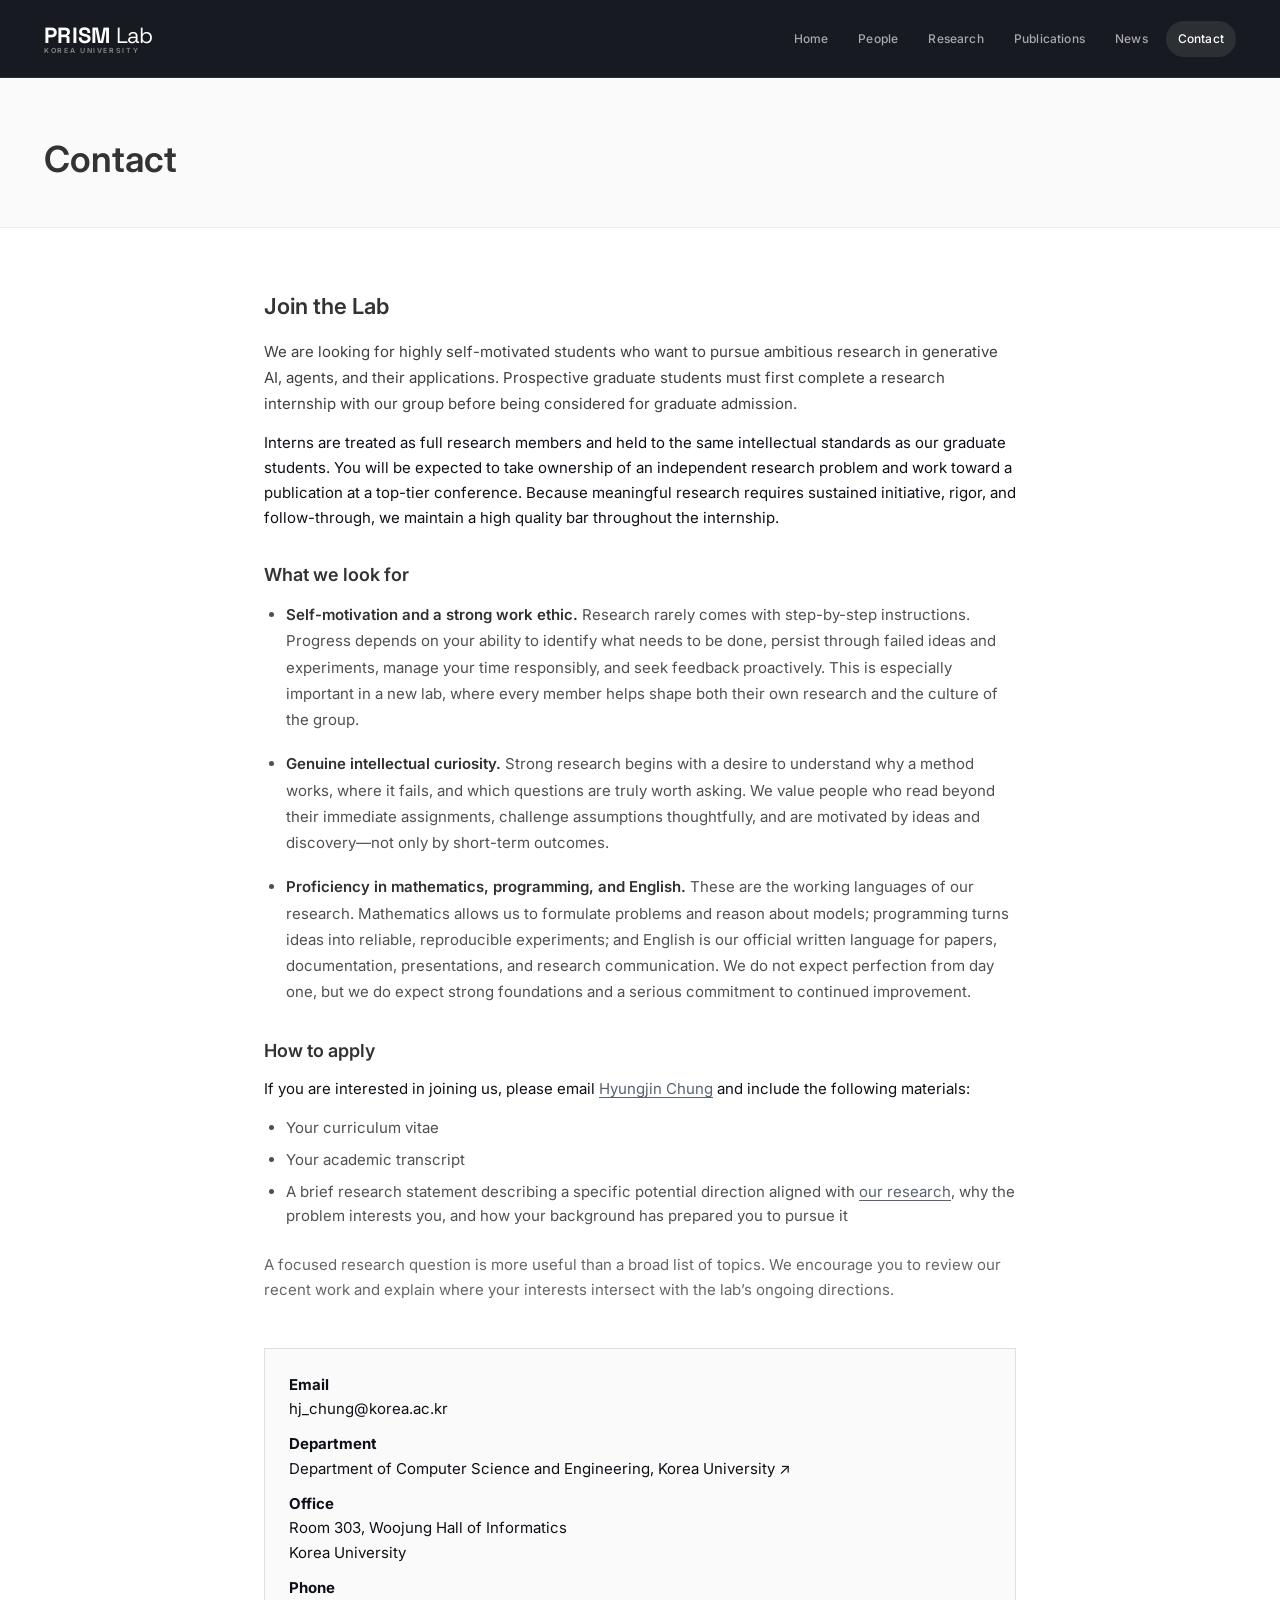
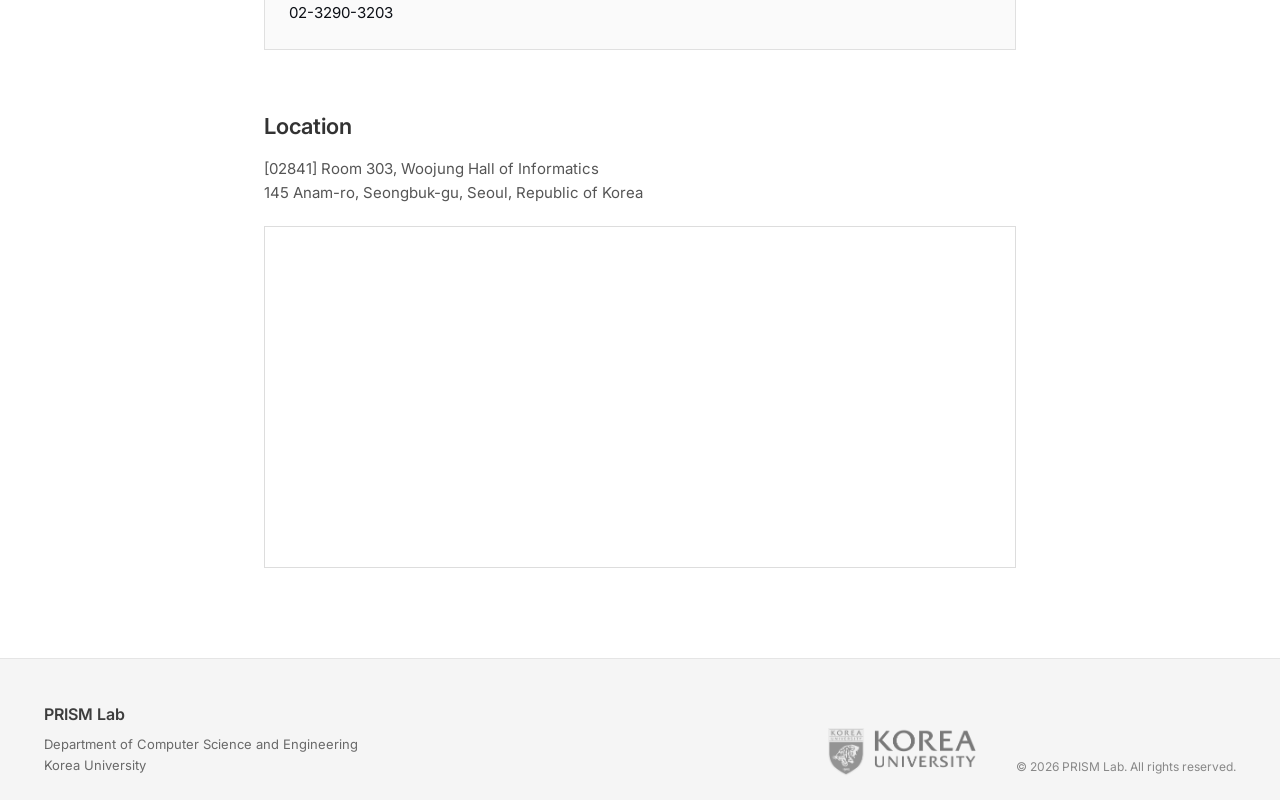
==== contact.html @ cf38254d "Launch PRISM Lab website" ====
<!DOCTYPE html>
<html lang="en">
  <head>
    <meta charset="UTF-8">
    <meta name="viewport" content="width=device-width, initial-scale=1.0">
    <meta name="description" content="Contact the PRISM Lab at Korea University.">
    <title>Contact · PRISM Lab</title>
    <link rel="preconnect" href="https://fonts.googleapis.com">
    <link rel="preconnect" href="https://fonts.gstatic.com" crossorigin>
    <link href="https://fonts.googleapis.com/css2?family=Inter:wght@400;500;600;700&amp;family=Space+Grotesk:wght@400;500;600;700&amp;display=swap" rel="stylesheet">
    <link rel="stylesheet" href="styles.css?v=20260831-prism-8">
    <script src="script.js?v=20260831-prism-5" defer></script>
  </head>
  <body>
    <a class="skip-link" href="#main-content">Skip to content</a>
    <header class="site-header">
      <nav class="nav-container" aria-label="Primary navigation">
        <a class="brand brand-placeholder" href="index.html" aria-label="PRISM Lab home">
          <span class="brand-wordmark"><b>PRISM</b><span>Lab</span></span>
          <small>Korea University</small>
        </a>
        <button class="nav-toggle" type="button" aria-expanded="false" aria-controls="nav-menu" aria-label="Open navigation"><span></span><span></span><span></span></button>
        <div class="nav-menu" id="nav-menu">
          <a class="nav-link" href="index.html">Home</a>
          <a class="nav-link" href="people.html">People</a>
          <a class="nav-link" href="research.html">Research</a>
          <a class="nav-link" href="publications.html">Publications</a>
          <a class="nav-link" href="news.html">News</a>
          <a class="nav-link active" href="contact.html">Contact</a>
        </div>
      </nav>
    </header>
    <main id="main-content">
      <header class="page-header"><div class="container"><h1>Contact</h1></div></header>
      <section class="page-content container contact-layout">
        <div class="contact-copy">
          <h2>Join the Lab</h2>
          <p class="join-introduction">
            We are looking for highly self-motivated students who want to pursue ambitious research in generative AI, agents, and their applications. Prospective graduate students must first complete a research internship with our group before being considered for graduate admission.
          </p>
          <p>
            Interns are treated as full research members and held to the same intellectual standards as our graduate students. You will be expected to take ownership of an independent research problem and work toward a publication at a top-tier conference. Because meaningful research requires sustained initiative, rigor, and follow-through, we maintain a high quality bar throughout the internship.
          </p>

          <h3>What we look for</h3>
          <ul class="recruitment-qualities">
            <li>
              <strong>Self-motivation and a strong work ethic.</strong>
              Research rarely comes with step-by-step instructions. Progress depends on your ability to identify what needs to be done, persist through failed ideas and experiments, manage your time responsibly, and seek feedback proactively. This is especially important in a new lab, where every member helps shape both their own research and the culture of the group.
            </li>
            <li>
              <strong>Genuine intellectual curiosity.</strong>
              Strong research begins with a desire to understand why a method works, where it fails, and which questions are truly worth asking. We value people who read beyond their immediate assignments, challenge assumptions thoughtfully, and are motivated by ideas and discovery—not only by short-term outcomes.
            </li>
            <li>
              <strong>Proficiency in mathematics, programming, and English.</strong>
              These are the working languages of our research. Mathematics allows us to formulate problems and reason about models; programming turns ideas into reliable, reproducible experiments; and English is our official written language for papers, documentation, presentations, and research communication. We do not expect perfection from day one, but we do expect strong foundations and a serious commitment to continued improvement.
            </li>
          </ul>

          <h3>How to apply</h3>
          <p>
            If you are interested in joining us, please email <a href="mailto:hj_chung@korea.ac.kr">Hyungjin Chung</a> and include the following materials:
          </p>
          <ul class="application-materials">
            <li>Your curriculum vitae</li>
            <li>Your academic transcript</li>
            <li>A brief research statement describing a specific potential direction aligned with <a href="research.html">our research</a>, why the problem interests you, and how your background has prepared you to pursue it</li>
          </ul>
          <p class="application-note">
            A focused research question is more useful than a broad list of topics. We encourage you to review our recent work and explain where your interests intersect with the lab’s ongoing directions.
          </p>
        </div>
        <div class="contact-details">
          <p><strong>Email</strong><br><a href="mailto:hj_chung@korea.ac.kr">hj_chung@korea.ac.kr</a></p>
          <p><strong>Department</strong><br><a href="https://cs.korea.edu/en_cs/index.do" target="_blank" rel="noreferrer">Department of Computer Science and Engineering, Korea University ↗</a></p>
          <p><strong>Office</strong><br>Room 303, Woojung Hall of Informatics<br>Korea University</p>
          <p><strong>Phone</strong><br><a href="tel:+82232903203">02-3290-3203</a></p>
        </div>
        <section class="location-section" aria-labelledby="location-title">
          <h2 id="location-title">Location</h2>
          <p>[02841] Room 303, Woojung Hall of Informatics<br>145 Anam-ro, Seongbuk-gu, Seoul, Republic of Korea</p>
          <div class="location-map">
            <iframe
              src="https://www.google.com/maps?q=Woojung+Hall+of+Informatics,+Korea+University,+Seoul&amp;output=embed"
              title="Map showing Woojung Hall of Informatics at Korea University"
              height="340"
              loading="lazy"
              allowfullscreen
              referrerpolicy="no-referrer-when-downgrade"
            ></iframe>
          </div>
        </section>
      </section>
    </main>
    <footer class="site-footer">
      <div class="container footer-content">
        <div><h2>PRISM Lab</h2><p>Department of Computer Science and Engineering<br>Korea University</p></div>
        <a class="ku-signature" href="https://www.korea.ac.kr/en/" target="_blank" rel="noreferrer" aria-label="Visit the Korea University website"><img src="assets/brand/korea-university-signature.svg" alt="Korea University" width="327" height="108"></a>
        <p class="copyright">© <span data-year>2026</span> PRISM Lab. All rights reserved.</p>
      </div>
    </footer>
  </body>
</html>
---- styles.css ----
:root {
  --crimson: #8b0029;
  --text: #333333;
  --muted: #686868;
  --light: #f7f7f7;
  --border: #dddddd;
  --container: 1200px;
}

* {
  box-sizing: border-box;
  margin: 0;
  padding: 0;
}

html {
  scroll-behavior: smooth;
}

body {
  background: #ffffff;
  color: var(--text);
  font-family: "Inter", -apple-system, BlinkMacSystemFont, "Segoe UI", sans-serif;
  font-size: 15px;
  line-height: 1.65;
  -webkit-font-smoothing: antialiased;
}

a {
  color: inherit;
  text-decoration: none;
}

img {
  display: block;
  max-width: 100%;
}

.container {
  width: 100%;
  max-width: var(--container);
  margin: 0 auto;
  padding: 0 24px;
}

.skip-link {
  position: fixed;
  left: 16px;
  top: -60px;
  z-index: 1000;
  padding: 10px 14px;
  background: var(--crimson);
  color: #ffffff;
}

.skip-link:focus {
  top: 16px;
}

.site-header {
  position: sticky;
  top: 0;
  z-index: 100;
  background: #ffffff;
  border-bottom: 1px solid var(--border);
}

.nav-container {
  max-width: var(--container);
  height: 80px;
  margin: 0 auto;
  padding: 0 24px;
  display: flex;
  align-items: center;
  justify-content: space-between;
}

.brand {
  display: inline-flex;
  align-items: center;
  gap: 9px;
}

.brand-mark {
  width: 66px;
  height: 66px;
  display: grid;
  place-items: center;
  background: #ffffff;
}

.brand-mark img {
  position: static;
  width: 66px;
  height: 66px;
  object-fit: contain;
}

.brand-text {
  display: flex;
  flex-direction: column;
  line-height: 1.15;
}

.brand-text strong {
  color: #222222;
  font-size: 18px;
  font-weight: 600;
}

.brand-text small {
  margin-top: 5px;
  color: #777777;
  font-size: 8px;
  letter-spacing: 0.16em;
  text-transform: uppercase;
}

.nav-menu {
  display: flex;
  align-items: center;
  gap: 6px;
}

.nav-link {
  padding: 8px 12px;
  border-radius: 4px;
  color: #606060;
  font-size: 14px;
  transition: background-color 160ms ease, color 160ms ease;
}

.nav-link:hover,
.nav-link.active {
  background: #f3f3f3;
  color: #222222;
}

.nav-toggle {
  display: none;
}

.home-hero {
  position: relative;
  isolation: isolate;
  overflow: hidden;
  min-height: 445px;
  padding-top: 130px;
  padding-bottom: 105px;
  background:
    radial-gradient(circle at 14% 20%, rgba(139, 0, 41, 0.08), transparent 30%),
    radial-gradient(circle at 86% 78%, rgba(139, 0, 41, 0.055), transparent 32%),
    linear-gradient(135deg, #ffffff 0%, #fcf9fa 48%, #f7f7f7 100%);
  text-align: center;
}

.home-hero::before,
.home-hero::after {
  content: "";
  position: absolute;
  pointer-events: none;
}

.home-hero::before {
  inset: -48px;
  z-index: 0;
  background-image:
    linear-gradient(rgba(139, 0, 41, 0.038) 1px, transparent 1px),
    linear-gradient(90deg, rgba(139, 0, 41, 0.038) 1px, transparent 1px);
  background-position: 0 0;
  background-size: 52px 52px;
  -webkit-mask-image: radial-gradient(ellipse at center, #000 18%, transparent 72%);
  mask-image: radial-gradient(ellipse at center, #000 18%, transparent 72%);
  animation: hero-grid-drift 22s linear infinite;
}

.home-hero::after {
  inset: -42%;
  z-index: 0;
  background:
    radial-gradient(circle at 32% 48%, rgba(139, 0, 41, 0.10), transparent 20%),
    radial-gradient(circle at 68% 52%, rgba(139, 0, 41, 0.065), transparent 22%);
  filter: blur(18px);
  animation: hero-light-drift 14s ease-in-out infinite alternate;
}

.hero-content {
  position: relative;
  z-index: 1;
}

@keyframes hero-grid-drift {
  to {
    background-position: 52px 52px;
  }
}

@keyframes hero-light-drift {
  from {
    transform: translate3d(-2.5%, -1.5%, 0) scale(1);
  }

  to {
    transform: translate3d(2.5%, 1.5%, 0) scale(1.06);
  }
}

.hero-university {
  margin-bottom: 10px;
  color: #555555;
  font-size: 34px;
  font-weight: 700;
  letter-spacing: 0.06em;
  text-transform: uppercase;
}

.home-hero h1 {
  color: #111111;
  font-size: clamp(48px, 5.4vw, 76px);
  font-weight: 700;
  letter-spacing: -0.035em;
  line-height: 1.12;
}

.home-hero h1 span {
  color: var(--crimson);
}

.hero-subtitle {
  margin-top: 22px;
  color: #777777;
  font-size: 16px;
}

.intro-section {
  padding: 70px 0;
  border-top: 1px solid #eeeeee;
  background: #ffffff;
}

.intro-layout {
  display: grid;
  grid-template-columns: 330px 1fr;
  gap: 70px;
  align-items: center;
}

.intro-logo {
  display: flex;
  justify-content: center;
}

.intro-logo img {
  width: 300px;
}

.intro-copy {
  max-width: 760px;
  color: #454545;
  font-size: 16px;
}

.intro-copy p {
  margin-bottom: 18px;
}

.intro-copy h2 {
  margin: 26px 0 10px;
  color: #333333;
  font-size: 16px;
  font-weight: 600;
}

.intro-copy ul {
  margin: 0 0 22px 20px;
}

.intro-copy li {
  margin-bottom: 5px;
}

.intro-copy a,
.contact-copy a {
  color: var(--crimson);
  text-decoration: underline;
  text-underline-offset: 3px;
}

.recruiting-note {
  margin-bottom: 0 !important;
}

.research-page-link {
  margin-bottom: 14px !important;
  font-size: 14px;
  font-weight: 500;
}

.home-news {
  padding: 65px 0 85px;
  border-top: 1px solid #eeeeee;
  background: #fafafa;
}

.section-heading-row {
  margin-bottom: 26px;
  display: flex;
  align-items: center;
  justify-content: space-between;
}

.section-heading-row h2 {
  color: #333333;
  font-size: 27px;
  font-weight: 600;
}

.section-heading-row a {
  color: #666666;
  font-size: 13px;
}

.section-heading-row a:hover {
  color: var(--crimson);
}

.news-list {
  border-top: 1px solid var(--border);
}

.news-row {
  min-height: 78px;
  padding: 20px 4px;
  display: grid;
  grid-template-columns: 105px 1fr;
  gap: 24px;
  align-items: center;
  border-bottom: 1px solid var(--border);
}

.news-row time {
  color: #888888;
  font-size: 13px;
}

.news-row p {
  color: #3e3e3e;
  font-size: 15px;
}

.news-summary {
  color: #3e3e3e !important;
  font-size: 15px !important;
  font-weight: 400;
  line-height: 1.55;
}

.news-summary strong {
  color: #111111;
  font-weight: 700 !important;
}

.news-venue-name {
  padding: 1px 4px;
  border-radius: 2px;
  background: rgba(103, 91, 231, .12);
  color: #5549cf !important;
  font-weight: 700 !important;
  white-space: nowrap;
}

.site-footer {
  padding: 42px 0 24px;
  border-top: 1px solid #e5e5e5;
  background: #f5f5f5;
  color: #696969;
}

.footer-content {
  display: flex;
  align-items: flex-end;
  justify-content: space-between;
  gap: 40px;
}

.footer-content h2 {
  margin-bottom: 6px;
  color: #3d3d3d;
  font-size: 16px;
  font-weight: 600;
}

.footer-content p {
  font-size: 13px;
}

.ku-signature {
  width: 148px;
  margin-left: auto;
  flex: 0 0 auto;
  opacity: .5;
  transition: opacity 180ms ease;
}

.ku-signature:hover {
  opacity: .72;
}

.ku-signature img {
  width: 100%;
  height: auto;
  filter: grayscale(1) invert(1);
}

.copyright {
  color: #888888;
  font-size: 12px !important;
}

.page-header {
  padding: 52px 0 38px;
  border-bottom: 1px solid #eeeeee;
  background: #fafafa;
}

.page-header h1 {
  color: #333333;
  font-size: 36px;
  font-weight: 600;
}

.page-header p {
  margin-top: 6px;
  color: #777777;
}

.page-content {
  min-height: 520px;
  padding-top: 60px;
  padding-bottom: 90px;
}

.blank-page {
  min-height: 650px;
}

.people-section {
  padding: 50px 0;
}

.people-category {
  margin-bottom: 50px;
}

.category-title {
  margin-bottom: 30px;
  padding-bottom: 10px;
  border-bottom: 2px solid var(--crimson);
  color: #333333;
  font-size: 24px;
  font-weight: 600;
}

.section-header {
  margin-bottom: 30px;
}

.current-members-header {
  margin-top: 60px;
}

.section-title {
  margin-bottom: 25px;
  padding-bottom: 10px;
  border-bottom: 2px solid var(--crimson);
  color: #333333;
  font-size: 24px;
  font-weight: 600;
  text-align: center;
}

.people-grid {
  display: grid;
  grid-template-columns: repeat(auto-fill, minmax(300px, 1fr));
  gap: 30px;
}

.person-card {
  padding: 20px;
  border: 1px solid #eeeeee;
  border-radius: 8px;
  background: #ffffff;
  transition: box-shadow 300ms ease;
}

.person-card:hover {
  box-shadow: 0 4px 12px rgba(0, 0, 0, 0.1);
}

.person-photo {
  margin-bottom: 15px;
  text-align: center;
}

.person-img,
.photo {
  width: 150px;
  height: 150px;
  margin: 0 auto;
  border-radius: 50%;
  background: #f0f0f0;
  object-fit: cover;
  object-position: center 24%;
}

.photo-donghwan,
.photo-dongwook {
  object-position: center 27%;
}

.photo-sangyoon {
  object-position: center 20%;
}

.person-name {
  margin-bottom: 5px;
  color: #333333;
  font-size: 18px;
  font-weight: 600;
}

.person-email {
  margin-bottom: 8px;
  font-size: 13px;
}

.person-email a {
  color: var(--crimson);
}

.person-email a:hover {
  text-decoration: underline;
}

.person-education {
  color: #666666;
  font-size: 13px;
  line-height: 1.55;
}

.person-detail-pending {
  color: #999999;
}

.person-highlights {
  margin: 2px 0 12px;
  padding-left: 18px;
  color: #666666;
  font-size: 13px;
  line-height: 1.55;
}

.person-highlights li + li {
  margin-top: 2px;
}

.person-links {
  margin-top: 13px;
  display: flex;
  flex-wrap: wrap;
  gap: 10px;
}

.person-link {
  padding: 4px 8px;
  border: 1px solid #dddddd;
  border-radius: 3px;
  color: #666666;
  font-size: 12px;
  transition: background-color 200ms ease, color 200ms ease;
}

.person-link:hover {
  background: #f5f5f5;
  color: #333333;
}

.publication-list-page {
  display: flex;
  flex-direction: column;
}

.publication-controls {
  margin-bottom: 46px;
}

.publication-search {
  position: relative;
  width: min(100%, 520px);
  display: block;
}

.publication-search input {
  width: 100%;
  height: 48px;
  padding: 0 44px 0 18px;
  border: 1px solid #d4d4d4;
  border-radius: 24px;
  background: #fafafa;
  color: #333333;
  font: inherit;
  font-size: 14px;
  outline: none;
  transition: border-color 160ms ease, box-shadow 160ms ease, background 160ms ease;
}

.publication-search input:focus {
  border-color: var(--crimson);
  background: #ffffff;
  box-shadow: 0 0 0 3px rgba(139, 0, 41, 0.08);
}

.publication-search .search-icon {
  position: absolute;
  z-index: 1;
  top: 16px;
  right: 19px;
  width: 14px;
  height: 14px;
  border: 1.5px solid #777777;
  border-radius: 50%;
  pointer-events: none;
}

.publication-search .search-icon::after {
  content: "";
  position: absolute;
  right: -4px;
  bottom: -3px;
  width: 6px;
  height: 1.5px;
  background: #777777;
  transform: rotate(45deg);
}

.publication-filters {
  margin-top: 20px;
  display: flex;
  flex-wrap: wrap;
  gap: 8px;
}

.filter-btn {
  padding: 7px 13px;
  border: 1px solid #d8d8d8;
  border-radius: 4px;
  background: #ffffff;
  color: #666666;
  font-family: inherit;
  font-size: 12px;
  cursor: pointer;
  transition: border-color 160ms ease, background 160ms ease, color 160ms ease;
}

.filter-btn:hover,
.filter-btn.active {
  border-color: var(--crimson);
  background: var(--crimson);
  color: #ffffff;
}

.publication-count {
  margin-top: 16px;
  color: #888888;
  font-size: 12px;
}

.publication-year {
  margin-bottom: 54px;
}

.publication-year > h2 {
  padding-bottom: 10px;
  border-bottom: 2px solid var(--crimson);
  color: #333333;
  font-size: 25px;
  font-weight: 600;
}

.publication-row {
  padding: 28px 0;
  display: grid;
  grid-template-columns: 210px 1fr;
  gap: 34px;
  border-bottom: 1px solid #e2e2e2;
}

.publication-visual {
  width: 210px;
  height: 118px;
  display: grid;
  place-items: center;
  overflow: hidden;
  border: 1px solid #eeeeee;
  background: #f7f7f7;
}

.publication-visual img {
  width: 100%;
  height: 100%;
  object-fit: cover;
}

.publication-placeholder {
  max-width: 170px;
  color: #a3a3a3;
  font-size: 13px;
  font-weight: 600;
  text-align: center;
}

.publication-row h3 {
  margin: 3px 0 8px;
  color: #2e2e2e;
  font-size: 18px;
  font-weight: 600;
  line-height: 1.4;
}

.publication-meta {
  width: fit-content;
  margin-bottom: 3px;
  padding: 2px 6px;
  border-radius: 2px;
  background: rgba(103, 91, 231, .12);
  color: #5549cf;
  font-size: 12px;
  font-weight: 700;
  line-height: 1.45;
}

.publication-authors {
  margin-bottom: 8px;
  color: #656565;
  font-size: 13px;
}

.publication-venue {
  margin-bottom: 8px;
  color: #777777;
  font-size: 12px;
  font-style: italic;
}

.publication-note {
  margin-bottom: 9px;
  color: var(--crimson);
  font-size: 12px;
}

.publication-links a {
  margin-right: 13px;
  color: #555555;
  font-size: 12px;
  font-weight: 500;
}

.publication-links a:hover {
  color: var(--crimson);
}

.publication-loading,
.publication-empty {
  padding: 50px 20px;
  background: #fafafa;
  color: #777777;
  text-align: center;
}

.clear-publication-search {
  margin-top: 15px;
  padding: 8px 14px;
  border: 1px solid #cccccc;
  border-radius: 4px;
  background: #ffffff;
  color: #444444;
  font: inherit;
  font-size: 12px;
  cursor: pointer;
}

.full-news-list .news-row {
  min-height: 90px;
}

.contact-layout {
  max-width: 800px;
}

.contact-copy {
  margin-bottom: 45px;
}

.contact-copy h2 {
  margin-bottom: 14px;
  color: #333333;
  font-size: 22px;
  font-weight: 600;
}

.contact-copy p {
  margin-bottom: 14px;
}

.contact-copy .join-introduction {
  color: #3f3f3f;
  font-size: 15px;
  line-height: 1.75;
}

.contact-copy h3 {
  margin: 30px 0 12px;
  color: #333333;
  font-size: 18px;
  font-weight: 600;
}

.recruitment-qualities,
.application-materials {
  margin: 0 0 24px;
  padding-left: 22px;
}

.recruitment-qualities li {
  margin-bottom: 18px;
  color: #505050;
  line-height: 1.75;
}

.recruitment-qualities strong {
  color: #303030;
  font-weight: 600;
}

.application-materials li {
  margin-bottom: 7px;
  color: #505050;
}

.application-note {
  margin-bottom: 0 !important;
  color: #666666;
}

.contact-details {
  padding: 24px;
  border: 1px solid #e0e0e0;
  background: #fafafa;
}

.contact-details p + p {
  margin-top: 10px;
}

.location-section {
  margin-top: 58px;
}

.location-section > h2 {
  margin-bottom: 12px;
  color: #333333;
  font-size: 22px;
  font-weight: 600;
}

.location-section > p {
  margin-bottom: 20px;
  color: #555555;
}

.location-map {
  overflow: hidden;
  border: 1px solid #dddddd;
}

.location-map iframe {
  width: 100%;
  display: block;
  border: 0;
}

.research-page {
  max-width: 1100px;
}

.research-introduction {
  max-width: 890px;
  margin-bottom: 70px;
  color: #4a4a4a;
  font-size: 17px;
  line-height: 1.8;
}

.research-introduction p + p {
  margin-top: 18px;
}

.research-introduction .research-thesis {
  margin-bottom: 24px;
  color: #2d2d2d;
  font-size: 27px;
  font-weight: 600;
  line-height: 1.35;
}

.research-directions {
  display: flex;
  flex-direction: column;
  gap: 16px;
}

.research-direction {
  padding: 32px 34px;
  display: grid;
  grid-template-columns: 55px 250px 1fr;
  gap: 30px;
  border: 1px solid #dedede;
  background: #ffffff;
}

.research-direction:nth-child(even) {
  background: #fafafa;
}

.direction-number {
  padding-top: 3px;
  color: var(--crimson);
  font-size: 12px;
  font-weight: 600;
}

.research-direction h2 {
  color: #303030;
  font-size: 20px;
  font-weight: 600;
  line-height: 1.4;
}

.research-direction > div > p:first-child {
  color: #515151;
  line-height: 1.75;
}


@media (max-width: 820px) {
  .nav-toggle {
    width: 36px;
    height: 36px;
    padding: 7px;
    display: flex;
    flex-direction: column;
    justify-content: center;
    gap: 5px;
    border: 0;
    background: transparent;
    cursor: pointer;
  }

  .nav-toggle span {
    width: 100%;
    height: 2px;
    background: #444444;
    transition: transform 160ms ease, opacity 160ms ease;
  }

  .nav-toggle[aria-expanded="true"] span:nth-child(1) { transform: translateY(7px) rotate(45deg); }
  .nav-toggle[aria-expanded="true"] span:nth-child(2) { opacity: 0; }
  .nav-toggle[aria-expanded="true"] span:nth-child(3) { transform: translateY(-7px) rotate(-45deg); }

  .nav-menu {
    position: absolute;
    left: 0;
    right: 0;
    top: 80px;
    padding: 12px 24px 20px;
    display: none;
    align-items: stretch;
    flex-direction: column;
    gap: 2px;
    border-bottom: 1px solid var(--border);
    background: #ffffff;
    box-shadow: 0 10px 22px rgba(0, 0, 0, 0.06);
  }

  .nav-menu.open {
    display: flex;
  }

  .nav-link {
    padding: 11px 12px;
  }

  .intro-layout {
    grid-template-columns: 240px 1fr;
    gap: 38px;
  }

  .intro-logo img {
    width: 230px;
  }

  .research-direction {
    grid-template-columns: 45px 205px 1fr;
    gap: 22px;
  }

  .publication-row {
    grid-template-columns: 180px 1fr;
    gap: 24px;
  }

  .publication-visual {
    width: 180px;
    height: 108px;
  }
}

@media (max-width: 620px) {
  .container,
  .nav-container {
    padding-left: 18px;
    padding-right: 18px;
  }

  .brand-text strong {
    font-size: 17px;
  }

  .home-hero {
    min-height: 390px;
    padding-top: 105px;
    padding-bottom: 85px;
  }

  .hero-university {
    font-size: 23px;
  }

  .home-hero h1 {
    font-size: 46px;
  }

  .hero-subtitle {
    font-size: 13px;
  }

  .intro-section,
  .home-news {
    padding: 55px 0;
  }

  .intro-layout,
  .publication-row {
    grid-template-columns: 1fr;
  }

  .intro-layout {
    gap: 35px;
  }

  .intro-logo img {
    width: 240px;
  }

  .intro-copy {
    font-size: 15px;
  }

  .news-row {
    grid-template-columns: 78px 1fr;
    gap: 12px;
    align-items: start;
  }

  .news-row p {
    font-size: 14px;
  }

  .footer-content {
    align-items: flex-start;
    flex-direction: column;
    gap: 24px;
  }

  .ku-signature {
    width: 136px;
    margin-left: 0;
  }

  .page-header {
    padding: 38px 0 28px;
  }

  .page-header h1 {
    font-size: 29px;
  }

  .page-content {
    padding-top: 42px;
    padding-bottom: 65px;
  }

  .people-grid {
    grid-template-columns: 1fr;
  }

  .publication-row {
    gap: 18px;
  }

  .publication-visual {
    width: 100%;
    height: 180px;
  }

  .publication-search {
    width: 100%;
  }

  .publication-year > h2 {
    font-size: 22px;
  }

  .research-introduction {
    margin-bottom: 52px;
    font-size: 15px;
  }

  .research-introduction .research-thesis {
    font-size: 23px;
  }

  .research-direction {
    padding: 26px 22px;
    grid-template-columns: 32px 1fr;
    gap: 6px 12px;
  }

  .research-direction h2 {
    font-size: 18px;
  }

  .research-direction > div {
    grid-column: 2;
  }

  .location-section {
    margin-top: 46px;
  }

  .location-map iframe {
    height: 280px;
  }
}

@media (prefers-reduced-motion: reduce) {
  html {
    scroll-behavior: auto;
  }

  *,
  *::before,
  *::after {
    animation-duration: 0.01ms !important;
    animation-iteration-count: 1 !important;
    transition-duration: 0.01ms !important;
  }
}

/* --------------------------------------------------------------------------
   PRISM Lab identity — homepage v1
   The final logo is intentionally decoupled from this system. The homepage
   uses a text wordmark and an editorial prism visualization in the meantime.
   -------------------------------------------------------------------------- */

:root {
  --prism-ink: #0d1016;
  --prism-ink-soft: #151920;
  --prism-paper: #f3f3f0;
  --prism-white: #ffffff;
  --prism-copy: #515760;
  --prism-line: #d8d9dc;
  --perception: #ff5d73;
  --reasoning: #ffc457;
  --learning: #25c8b7;
  --acting: #7c68ff;
  --crimson: #596270;
  --container: 1240px;
}

body {
  color: var(--prism-ink);
  font-family: "Inter", -apple-system, BlinkMacSystemFont, "Segoe UI", sans-serif;
}

.home-page {
  overflow-x: hidden;
  background: var(--prism-paper);
}

.home-page h1,
.home-page h2,
.home-page h3,
.brand-wordmark,
.footer-wordmark {
  font-family: "Space Grotesk", "Inter", sans-serif;
}

.site-header {
  height: 78px;
  border-color: rgba(255, 255, 255, .09);
  background: rgba(14, 17, 23, .96);
  box-shadow: none;
  backdrop-filter: blur(18px);
  -webkit-backdrop-filter: blur(18px);
}

.nav-container {
  height: 78px;
}

.brand-placeholder {
  min-width: 142px;
  display: flex;
  align-items: flex-start;
  flex-direction: column;
  gap: 1px;
  line-height: 1;
}

.brand-wordmark {
  display: flex;
  align-items: baseline;
  gap: 5px;
  color: #ffffff;
  font-size: 22px;
  letter-spacing: -.045em;
}

.brand-wordmark b {
  font-weight: 700;
  letter-spacing: .015em;
}

.brand-wordmark span {
  font-weight: 400;
}

.brand-placeholder small {
  color: rgba(255, 255, 255, .48);
  font-size: 7px;
  font-weight: 600;
  letter-spacing: .235em;
  text-transform: uppercase;
}

.nav-link {
  border-radius: 999px;
  color: rgba(255, 255, 255, .62);
  font-size: 12px;
  font-weight: 500;
  letter-spacing: .015em;
}

.nav-link:hover,
.nav-link.active {
  background: rgba(255, 255, 255, .09);
  color: #ffffff;
}

.skip-link {
  background: #ffffff;
  color: var(--prism-ink);
}

.prism-hero {
  position: relative;
  isolation: isolate;
  min-height: calc(100svh - 78px);
  overflow: hidden;
  display: flex;
  align-items: center;
  background:
    radial-gradient(circle at 74% 43%, rgba(111, 118, 132, .075), transparent 30%),
    linear-gradient(135deg, #090b0f 0%, #0d1016 52%, #13171e 100%);
  color: #ffffff;
}

.prism-hero::before {
  content: "";
  position: absolute;
  inset: 0;
  z-index: -1;
  background-image:
    linear-gradient(rgba(255, 255, 255, .025) 1px, transparent 1px),
    linear-gradient(90deg, rgba(255, 255, 255, .025) 1px, transparent 1px);
  background-size: 80px 80px;
  -webkit-mask-image: linear-gradient(to right, transparent 5%, #000 54%, transparent 100%);
  mask-image: linear-gradient(to right, transparent 5%, #000 54%, transparent 100%);
}

.hero-aurora {
  position: absolute;
  inset: -25%;
  z-index: -2;
  opacity: .3;
  background:
    radial-gradient(circle at 69% 20%, rgba(168, 111, 121, .09), transparent 17%),
    radial-gradient(circle at 88% 38%, rgba(163, 138, 94, .07), transparent 19%),
    radial-gradient(circle at 76% 66%, rgba(94, 137, 133, .08), transparent 20%),
    radial-gradient(circle at 58% 79%, rgba(116, 119, 141, .1), transparent 19%);
  filter: blur(44px);
  animation: prism-aurora 16s ease-in-out infinite alternate;
}

.prism-hero-layout {
  padding-top: 64px;
  padding-bottom: 84px;
  display: grid;
  grid-template-columns: minmax(420px, .86fr) minmax(560px, 1.14fr);
  gap: 34px;
  align-items: center;
}

.prism-hero-copy {
  position: relative;
  z-index: 2;
  max-width: 590px;
}

.hero-kicker {
  margin-bottom: 38px;
  display: flex;
  align-items: center;
  gap: 11px;
  color: rgba(255, 255, 255, .53);
  font-size: 9px;
  font-weight: 600;
  letter-spacing: .21em;
  text-transform: uppercase;
}

.hero-kicker span {
  width: 7px;
  height: 7px;
  border-radius: 50%;
  background: var(--learning);
  box-shadow: 0 0 10px rgba(94, 137, 133, .38);
}

.prism-hero h1 {
  font-size: clamp(62px, 6.2vw, 96px);
  font-weight: 560;
  letter-spacing: -.065em;
  line-height: .93;
}

.prism-hero h1 span {
  display: inline-block;
  background: linear-gradient(96deg, #ff7084 0%, #f8c75c 32%, #31cbbb 64%, #8a7aff 100%);
  background-clip: text;
  -webkit-background-clip: text;
  color: transparent;
}

.hero-expansion {
  margin-top: 37px;
  color: rgba(255, 255, 255, .91);
  font-family: "Space Grotesk", "Inter", sans-serif;
  font-size: 18px;
  font-weight: 500;
  letter-spacing: -.018em;
  line-height: 1.38;
}

.hero-statement {
  max-width: 520px;
  margin-top: 22px;
  color: rgba(255, 255, 255, .56);
  font-size: 14px;
  line-height: 1.75;
}

.hero-actions {
  margin-top: 36px;
  display: flex;
  align-items: center;
  gap: 28px;
}

.button {
  min-height: 50px;
  padding: 0 21px;
  display: inline-flex;
  align-items: center;
  justify-content: center;
  gap: 18px;
  border: 1px solid transparent;
  font-size: 12px;
  font-weight: 600;
  transition: transform 200ms ease, background-color 200ms ease, color 200ms ease, border-color 200ms ease;
}

.button:hover {
  transform: translateY(-2px);
}

.button-light {
  background: #ffffff;
  color: var(--prism-ink);
}

.button-light:hover {
  background: #e9eaff;
}

.button-dark {
  background: var(--prism-ink);
  color: #ffffff;
}

.button-dark:hover {
  background: #202a42;
}

.text-link,
.arrow-link {
  display: inline-flex;
  align-items: center;
  gap: 12px;
  font-size: 12px;
  font-weight: 600;
}

.text-link {
  color: rgba(255, 255, 255, .72);
}

.text-link span,
.arrow-link span {
  transition: transform 180ms ease;
}

.text-link:hover span,
.arrow-link:hover span {
  transform: translate(3px, -3px);
}

.prism-stage {
  position: relative;
  z-index: 1;
  height: min(680px, 71svh);
  min-height: 570px;
  margin: 0;
  perspective: 1100px;
}

.prism-stage::before {
  content: "";
  position: absolute;
  inset: 8% 3% 5% 2%;
  border: 1px solid rgba(255, 255, 255, .055);
  border-radius: 50%;
  transform: rotate(-10deg);
}

.prism-stage-inner {
  width: 100%;
  height: 100%;
  display: grid;
  place-items: center;
  transform: rotateX(var(--prism-rx, 0deg)) rotateY(var(--prism-ry, 0deg));
  transform-style: preserve-3d;
  transition: transform 500ms cubic-bezier(.2, .75, .2, 1);
}

.prism-visual {
  width: 100%;
  height: 100%;
  overflow: visible;
}

.stage-grid path {
  fill: none;
  stroke: rgba(255, 255, 255, .12);
  stroke-width: .7;
}

.prism-orbit {
  fill: none;
  stroke: rgba(255, 255, 255, .13);
  stroke-width: 1;
  stroke-dasharray: 3 9;
  transform-origin: 293px 329px;
  animation: orbit-spin 34s linear infinite;
}

.prism-core-glow {
  opacity: .3;
  animation: core-pulse 4.5s ease-in-out infinite;
}

.signal-glow,
.signal-core,
.prism-outline,
.prism-facet,
.ray-halo,
.ray-line {
  fill: none;
  stroke-linecap: round;
  stroke-linejoin: round;
}

.signal-glow {
  stroke: rgba(255, 255, 255, .18);
  stroke-width: 18;
  filter: url(#soft-glow);
}

.signal-core {
  stroke-width: 3;
  stroke-dasharray: 7 10;
  animation: signal-flow 2.2s linear infinite;
}

.incoming-signal text,
.ray-group text {
  font-family: "Inter", sans-serif;
  font-size: 9px;
  font-weight: 600;
  letter-spacing: 1.6px;
}

.incoming-signal text {
  fill: rgba(255, 255, 255, .42);
}

.prism-glass {
  stroke: none;
}

.prism-outline {
  stroke: rgba(246, 248, 255, .86);
  stroke-width: 8;
}

.prism-facet {
  stroke: rgba(255, 255, 255, .32);
  stroke-width: 1.3;
}

.ray-halo {
  stroke: var(--ray);
  stroke-width: 15;
  opacity: .055;
  filter: url(#ray-glow);
}

.ray-line {
  stroke: var(--ray);
  stroke-width: 3.5;
  animation: ray-pulse 3.8s ease-in-out infinite;
}

.ray-group circle {
  fill: var(--ray);
  opacity: .86;
}

.ray-group text {
  fill: var(--ray);
  opacity: .82;
}

.ray-reasoning .ray-line { animation-delay: -.8s; }
.ray-learning .ray-line { animation-delay: -1.6s; }
.ray-acting .ray-line { animation-delay: -2.4s; }

.hero-index {
  position: absolute;
  left: max(24px, calc((100vw - var(--container)) / 2 + 24px));
  right: max(24px, calc((100vw - var(--container)) / 2 + 24px));
  bottom: 23px;
  display: flex;
  justify-content: space-between;
  color: rgba(255, 255, 255, .27);
  font-size: 8px;
  font-weight: 600;
  letter-spacing: .17em;
}

.pillar-ribbon {
  border-top: 1px solid rgba(255, 255, 255, .08);
  background: var(--prism-ink);
  color: #ffffff;
}

.pillar-ribbon-grid {
  min-height: 168px;
  display: grid;
  grid-template-columns: .78fr repeat(4, 1fr);
}

.ribbon-label {
  padding: 35px 30px 30px 0;
  align-self: stretch;
  display: flex;
  align-items: flex-start;
  border-right: 1px solid rgba(255, 255, 255, .09);
  color: rgba(255, 255, 255, .43);
  font-size: 10px;
  font-weight: 600;
  letter-spacing: .13em;
  line-height: 1.5;
  text-transform: uppercase;
}

.pillar-ribbon article {
  position: relative;
  padding: 34px 23px 28px;
  border-right: 1px solid rgba(255, 255, 255, .09);
}

.pillar-ribbon article::before {
  content: "";
  position: absolute;
  top: -1px;
  left: 0;
  right: 0;
  height: 3px;
  background: var(--pillar);
  transform: scaleX(.22);
  transform-origin: left;
  transition: transform 400ms ease;
}

.pillar-ribbon article:hover::before {
  transform: scaleX(1);
}

.pillar-ribbon article span {
  color: var(--pillar);
  font-size: 9px;
  font-weight: 700;
}

.pillar-ribbon h2 {
  margin-top: 18px;
  font-size: 19px;
  font-weight: 500;
}

.pillar-ribbon article p {
  margin-top: 4px;
  color: rgba(255, 255, 255, .4);
  font-size: 11px;
}

.lab-manifesto,
.intelligence-loop,
.research-spectrum,
.prism-news {
  padding: 138px 0;
}

.lab-manifesto {
  background: var(--prism-paper);
}

.section-index {
  margin-bottom: 26px;
  color: #8a909c;
  font-size: 9px;
  font-weight: 700;
  letter-spacing: .18em;
  text-transform: uppercase;
}

.manifesto-heading {
  padding-bottom: 70px;
  border-bottom: 1px solid var(--prism-line);
}

.manifesto-heading h2,
.section-heading h2 {
  max-width: 1000px;
  font-size: clamp(45px, 5vw, 72px);
  font-weight: 500;
  letter-spacing: -.058em;
  line-height: 1.04;
}

.manifesto-layout {
  padding-top: 70px;
  display: grid;
  grid-template-columns: minmax(260px, .75fr) minmax(520px, 1.25fr);
  gap: 80px;
}

.manifesto-aside {
  display: flex;
  align-items: flex-start;
  justify-content: space-between;
  flex-direction: column;
  color: #7a808d;
  font-size: 11px;
  line-height: 1.55;
}

.manifesto-aside .aside-word {
  margin-bottom: 90px;
  background: linear-gradient(90deg, var(--perception), var(--reasoning), var(--learning), var(--acting));
  background-clip: text;
  color: transparent;
  font-family: "Space Grotesk", sans-serif;
  font-size: clamp(66px, 7vw, 100px);
  font-weight: 650;
  letter-spacing: -.075em;
  line-height: .8;
}

.manifesto-copy {
  max-width: 720px;
  color: var(--prism-copy);
  font-size: 15px;
  line-height: 1.8;
}

.manifesto-copy p + p {
  margin-top: 20px;
}

.manifesto-copy .manifesto-lead {
  margin-bottom: 32px;
  color: var(--prism-ink);
  font-family: "Space Grotesk", "Inter", sans-serif;
  font-size: clamp(26px, 2.7vw, 38px);
  font-weight: 450;
  letter-spacing: -.037em;
  line-height: 1.3;
}

.manifesto-copy a:not(.arrow-link) {
  text-decoration: underline;
  text-decoration-color: #aeb2bc;
  text-underline-offset: 4px;
}

.manifesto-copy .arrow-link {
  margin-top: 35px;
  color: var(--prism-ink);
}

.intelligence-loop {
  border-top: 1px solid var(--prism-line);
  background: #ffffff;
}

.section-heading {
  margin-bottom: 72px;
  display: grid;
  grid-template-columns: minmax(520px, 1.25fr) minmax(270px, .75fr);
  gap: 80px;
  align-items: end;
}

.section-heading > p {
  max-width: 410px;
  justify-self: end;
  color: #747b89;
  font-size: 14px;
  line-height: 1.75;
}

.pillar-cards {
  display: grid;
  grid-template-columns: repeat(4, minmax(0, 1fr));
  border-top: 1px solid var(--prism-line);
  border-left: 1px solid var(--prism-line);
}

.pillar-card {
  position: relative;
  min-height: 410px;
  padding: 28px 26px 30px;
  display: flex;
  flex-direction: column;
  border-right: 1px solid var(--prism-line);
  border-bottom: 1px solid var(--prism-line);
  background: #ffffff;
  transition: background-color 260ms ease, transform 260ms ease, box-shadow 260ms ease;
}

.pillar-card::before {
  content: "";
  position: absolute;
  left: 0;
  right: 0;
  top: -1px;
  height: 4px;
  background: var(--pillar);
  transform: scaleX(.18);
  transform-origin: left;
  transition: transform 350ms ease;
}

.pillar-card:hover {
  z-index: 1;
  background: #fafafa;
  box-shadow: 0 22px 44px rgba(20, 27, 45, .08);
  transform: translateY(-6px);
}

.pillar-card:hover::before {
  transform: scaleX(1);
}

.pillar-card-top {
  display: flex;
  align-items: center;
  justify-content: space-between;
  color: var(--pillar);
  font-size: 9px;
  font-weight: 700;
}

.pillar-card-top i {
  width: 9px;
  height: 9px;
  border: 2px solid var(--pillar);
  border-radius: 50%;
}

.pillar-card h3 {
  margin-top: 66px;
  font-size: 27px;
  font-weight: 530;
  letter-spacing: -.035em;
}

.pillar-card > p {
  margin-top: 16px;
  color: #636b79;
  font-size: 13px;
  line-height: 1.7;
}

.pillar-card ul {
  margin-top: auto;
  padding-top: 26px;
  border-top: 1px solid #e8e9ed;
  color: #777e8b;
  font-size: 10px;
  font-weight: 600;
  letter-spacing: .04em;
  list-style: none;
}

.pillar-card li + li {
  margin-top: 7px;
}

.pillar-card li::before {
  content: "+";
  margin-right: 8px;
  color: var(--pillar);
}

.research-spectrum {
  overflow: hidden;
  background:
    radial-gradient(circle at 5% 8%, rgba(124, 104, 255, .15), transparent 26%),
    radial-gradient(circle at 93% 90%, rgba(37, 200, 183, .09), transparent 30%),
    var(--prism-ink);
  color: #ffffff;
}

.section-heading.light .section-index {
  color: rgba(255, 255, 255, .4);
}

.section-heading.light .arrow-link {
  justify-self: end;
  color: rgba(255, 255, 255, .76);
}

.research-spectrum-grid {
  display: grid;
  grid-template-columns: 1.12fr .88fr;
  grid-template-rows: repeat(2, minmax(285px, auto));
  gap: 16px;
}

.spectrum-card {
  position: relative;
  isolation: isolate;
  min-height: 285px;
  overflow: hidden;
  padding: 31px 32px;
  display: flex;
  flex-direction: column;
  border: 1px solid rgba(255, 255, 255, .11);
  background: rgba(255, 255, 255, .035);
  color: #ffffff;
  transition: border-color 260ms ease, transform 260ms ease, background-color 260ms ease;
}

.spectrum-card::before,
.spectrum-card::after {
  content: "";
  position: absolute;
  z-index: -1;
  pointer-events: none;
}

.spectrum-card::before {
  width: 110%;
  height: 1px;
  left: -5%;
  top: 54%;
  opacity: .65;
  background: linear-gradient(90deg, transparent, var(--perception), var(--reasoning), var(--learning), var(--acting), transparent);
  transform: rotate(-11deg) scaleX(.45);
  transform-origin: right;
  transition: transform 600ms cubic-bezier(.2, .8, .2, 1);
}

.spectrum-card::after {
  width: 330px;
  height: 330px;
  right: -170px;
  bottom: -200px;
  border-radius: 50%;
  background: radial-gradient(circle, rgba(124, 104, 255, .18), transparent 66%);
}

.spectrum-card:hover {
  border-color: rgba(255, 255, 255, .33);
  background: rgba(255, 255, 255, .06);
  transform: translateY(-4px);
}

.spectrum-card:hover::before {
  transform: rotate(-11deg) scaleX(1);
}

.spectrum-card-wide {
  grid-row: 1 / 3;
  min-height: 586px;
  padding: 38px;
}

.spectrum-number {
  color: rgba(255, 255, 255, .37);
  font-size: 9px;
  font-weight: 700;
  letter-spacing: .15em;
}

.spectrum-card > div {
  margin-top: auto;
  padding-top: 50px;
}

.spectrum-card > div p {
  margin-bottom: 12px;
  color: rgba(255, 255, 255, .45);
  font-size: 9px;
  font-weight: 600;
  letter-spacing: .16em;
  text-transform: uppercase;
}

.spectrum-card h3 {
  max-width: 580px;
  font-size: clamp(27px, 3vw, 45px);
  font-weight: 470;
  letter-spacing: -.045em;
  line-height: 1.08;
}

.spectrum-card:not(.spectrum-card-wide) h3 {
  font-size: clamp(23px, 2.4vw, 32px);
}

.spectrum-card ul {
  margin-top: 28px;
  display: flex;
  flex-wrap: wrap;
  gap: 7px;
  list-style: none;
}

.spectrum-card li {
  padding: 6px 9px;
  border: 1px solid rgba(255, 255, 255, .13);
  border-radius: 99px;
  color: rgba(255, 255, 255, .56);
  font-size: 9px;
}

.card-arrow {
  position: absolute;
  top: 29px;
  right: 31px;
  color: rgba(255, 255, 255, .62);
  font-size: 18px;
  transition: transform 200ms ease;
}

.spectrum-card:hover .card-arrow {
  transform: translate(4px, -4px);
}

.prism-news {
  border-top: 0;
  background: var(--prism-paper);
}

.section-heading.compact {
  margin-bottom: 62px;
}

.section-heading.compact .arrow-link {
  justify-self: end;
  align-self: end;
}

.prism-news .news-list {
  border-top-color: #bfc4cd;
}

.prism-news .news-row {
  min-height: 96px;
  padding: 24px 3px;
  grid-template-columns: 108px 1fr 28px;
  gap: 25px;
  border-bottom-color: var(--prism-line);
  transition: padding 220ms ease, background-color 220ms ease;
}

.prism-news .news-row:hover {
  padding-left: 12px;
  padding-right: 12px;
  background: rgba(255, 255, 255, .66);
}

.prism-news .news-row time {
  color: #858b98;
  font-size: 11px;
  font-weight: 600;
  letter-spacing: .06em;
}

.prism-news .news-summary {
  font-size: 15px !important;
}

.news-arrow {
  color: #969ca7;
  font-size: 16px;
}

.join-banner {
  position: relative;
  isolation: isolate;
  min-height: 620px;
  overflow: hidden;
  display: flex;
  align-items: center;
  background: #ebeaff;
}

.join-banner::before {
  content: "";
  position: absolute;
  inset: 0;
  z-index: -2;
  background:
    radial-gradient(circle at 73% 50%, rgba(255, 255, 255, .95), transparent 15%),
    linear-gradient(120deg, rgba(255, 93, 115, .07), rgba(255, 196, 87, .08) 38%, rgba(37, 200, 183, .08) 65%, rgba(124, 104, 255, .14));
}

.join-beams {
  position: absolute;
  inset: 0;
  z-index: -1;
  opacity: .72;
}

.join-beams i {
  position: absolute;
  left: 61%;
  top: 50%;
  width: 66vw;
  height: 1px;
  background: var(--beam);
  box-shadow: 0 0 24px var(--beam);
  transform-origin: left;
}

.join-beams i:nth-child(1) { --beam: var(--perception); transform: rotate(-19deg); }
.join-beams i:nth-child(2) { --beam: var(--reasoning); transform: rotate(-6deg); }
.join-beams i:nth-child(3) { --beam: var(--learning); transform: rotate(8deg); }
.join-beams i:nth-child(4) { --beam: var(--acting); transform: rotate(21deg); }

.join-banner-content {
  padding-top: 100px;
  padding-bottom: 100px;
}

.join-banner h2 {
  max-width: 800px;
  font-size: clamp(55px, 7vw, 100px);
  font-weight: 540;
  letter-spacing: -.065em;
  line-height: .94;
}

.join-banner-content > p:not(.section-index) {
  max-width: 560px;
  margin-top: 34px;
  color: #5d6371;
  font-size: 14px;
  line-height: 1.75;
}

.join-banner .button {
  margin-top: 34px;
}

.prism-footer {
  padding: 68px 0 38px;
  border-top: 0;
  background: var(--prism-ink);
  color: rgba(255, 255, 255, .5);
}

.prism-footer .footer-content {
  display: grid;
  grid-template-columns: 1.15fr 1fr auto;
  gap: 70px;
  align-items: end;
}

.prism-footer .footer-meta {
  display: flex;
  align-items: flex-end;
  flex-direction: column;
  gap: 23px;
}

.prism-footer .ku-signature {
  width: 158px;
  margin-left: 0;
  opacity: .36;
}

.prism-footer .ku-signature:hover {
  opacity: .56;
}

.prism-footer .ku-signature img {
  filter: grayscale(1);
}

.footer-wordmark {
  margin-bottom: 16px;
  color: #ffffff;
  font-size: 29px !important;
  font-weight: 400;
  letter-spacing: -.05em;
}

.footer-wordmark b {
  font-weight: 700;
  letter-spacing: .015em;
}

.footer-brand > p:last-child,
.footer-address p {
  color: rgba(255, 255, 255, .42);
  font-size: 10px;
  line-height: 1.65;
}

.prism-footer .copyright {
  color: rgba(255, 255, 255, .35);
  letter-spacing: .05em;
  white-space: nowrap;
}

.js [data-reveal] {
  opacity: 0;
  transform: translateY(26px);
  transition: opacity 750ms cubic-bezier(.2, .7, .2, 1), transform 750ms cubic-bezier(.2, .7, .2, 1);
}

.js [data-reveal].is-visible {
  opacity: 1;
  transform: translateY(0);
}

@keyframes prism-aurora {
  from { transform: translate3d(-2%, -2%, 0) rotate(-2deg) scale(1); }
  to { transform: translate3d(3%, 2%, 0) rotate(2deg) scale(1.07); }
}

@keyframes orbit-spin {
  to { transform: rotate(360deg); }
}

@keyframes core-pulse {
  0%, 100% { opacity: .25; transform: scale(.82); transform-origin: 385px 318px; }
  50% { opacity: .62; transform: scale(1.08); transform-origin: 385px 318px; }
}

@keyframes signal-flow {
  to { stroke-dashoffset: -34; }
}

@keyframes ray-pulse {
  0%, 100% { opacity: .52; }
  50% { opacity: .78; }
}

@media (max-width: 1120px) {
  .prism-hero-layout {
    grid-template-columns: minmax(380px, .92fr) minmax(460px, 1.08fr);
    gap: 6px;
  }

  .prism-stage {
    min-height: 520px;
  }

  .pillar-ribbon-grid {
    grid-template-columns: repeat(4, 1fr);
  }

  .ribbon-label {
    grid-column: 1 / -1;
    min-height: auto;
    padding: 24px 0 18px;
    border-right: 0;
    border-bottom: 1px solid rgba(255, 255, 255, .09);
  }

  .manifesto-layout {
    grid-template-columns: minmax(220px, .6fr) minmax(500px, 1.4fr);
    gap: 55px;
  }

  .pillar-cards {
    grid-template-columns: repeat(2, 1fr);
  }
}

@media (max-width: 900px) {
  .prism-hero {
    min-height: auto;
  }

  .prism-hero-layout {
    padding-top: 86px;
    padding-bottom: 66px;
    grid-template-columns: 1fr;
    gap: 34px;
  }

  .prism-hero-copy {
    max-width: 720px;
  }

  .prism-stage {
    height: 590px;
    min-height: 0;
  }

  .hero-index {
    display: none;
  }

  .manifesto-layout,
  .section-heading {
    grid-template-columns: 1fr;
  }

  .manifesto-aside {
    align-items: flex-end;
    flex-direction: row;
  }

  .manifesto-aside .aside-word {
    margin-bottom: 0;
  }

  .section-heading > p,
  .section-heading.light .arrow-link,
  .section-heading.compact .arrow-link {
    justify-self: start;
  }

  .research-spectrum-grid {
    grid-template-columns: 1fr;
    grid-template-rows: auto;
  }

  .spectrum-card,
  .spectrum-card-wide {
    grid-row: auto;
    min-height: 360px;
  }

  .prism-footer .footer-content {
    grid-template-columns: 1fr 1fr;
  }

  .prism-footer .copyright {
    grid-column: 1 / -1;
  }

  .prism-footer .footer-meta {
    grid-column: 1 / -1;
    align-items: flex-start;
    flex-direction: row;
    justify-content: space-between;
  }
}

@media (max-width: 820px) {
  .site-header,
  .nav-container {
    height: 72px;
  }

  .nav-toggle span {
    background: rgba(255, 255, 255, .86);
  }

  .nav-menu {
    top: 72px;
    border-color: rgba(255, 255, 255, .09);
    background: rgba(14, 17, 23, .99);
    box-shadow: 0 20px 40px rgba(0, 0, 0, .24);
  }

  .nav-link {
    color: rgba(255, 255, 255, .65);
  }
}

@media (max-width: 680px) {
  .prism-hero-layout {
    padding-top: 70px;
    padding-bottom: 48px;
  }

  .hero-kicker {
    margin-bottom: 27px;
  }

  .prism-hero h1 {
    font-size: clamp(49px, 14.5vw, 72px);
  }

  .hero-expansion {
    margin-top: 30px;
    font-size: 16px;
  }

  .hero-statement {
    font-size: 13px;
  }

  .hero-actions {
    align-items: flex-start;
    flex-direction: column;
    gap: 21px;
  }

  .prism-stage {
    height: 430px;
    margin-left: -10%;
    width: 120%;
  }

  .pillar-ribbon-grid {
    grid-template-columns: repeat(2, 1fr);
  }

  .ribbon-label {
    grid-column: 1 / -1;
  }

  .pillar-ribbon article:nth-of-type(2) {
    border-right: 0;
  }

  .lab-manifesto,
  .intelligence-loop,
  .research-spectrum,
  .prism-news {
    padding: 88px 0;
  }

  .manifesto-heading {
    padding-bottom: 44px;
  }

  .manifesto-heading h2,
  .section-heading h2 {
    font-size: clamp(38px, 11vw, 54px);
  }

  .manifesto-layout {
    padding-top: 45px;
  }

  .manifesto-aside {
    align-items: flex-start;
    flex-direction: column;
  }

  .manifesto-aside .aside-word {
    font-size: 70px;
  }

  .manifesto-copy .manifesto-lead {
    font-size: 25px;
  }

  .section-heading {
    margin-bottom: 46px;
    gap: 26px;
  }

  .pillar-cards {
    grid-template-columns: 1fr;
  }

  .pillar-card {
    min-height: 350px;
  }

  .research-spectrum-grid {
    gap: 11px;
  }

  .spectrum-card,
  .spectrum-card-wide {
    min-height: 340px;
    padding: 27px 24px;
  }

  .prism-news .news-row {
    padding: 22px 2px;
    grid-template-columns: 74px 1fr;
    gap: 13px;
  }

  .prism-news .news-arrow {
    display: none;
  }

  .join-banner {
    min-height: 570px;
  }

  .join-beams i {
    left: 47%;
    width: 90vw;
  }

  .join-banner h2 {
    font-size: clamp(53px, 16vw, 76px);
  }

  .prism-footer .footer-content {
    grid-template-columns: 1fr;
    gap: 30px;
  }

  .prism-footer .copyright {
    grid-column: auto;
  }

  .prism-footer .footer-meta {
    grid-column: auto;
    align-items: flex-start;
    flex-direction: column;
  }
}

@media (prefers-reduced-motion: reduce) {
  .hero-aurora,
  .prism-orbit,
  .prism-core-glow,
  .signal-core,
  .ray-line {
    animation: none !important;
  }

  .js [data-reveal] {
    opacity: 1;
    transform: none;
  }
}

/* Homepage simplification and restored introduction */

:root {
  --intelligence: #91ce64;
}

.prism-hero h1.hero-expansion {
  max-width: 650px;
  margin-top: 0;
  color: #ffffff;
  font-size: clamp(38px, 3.6vw, 55px);
  font-weight: 500;
  letter-spacing: -.048em;
  line-height: 1.08;
}

.prism-hero .hero-expansion .expansion-line {
  display: block;
  background: none;
  color: #ffffff;
}

.prism-hero .hero-expansion .prism-initial {
  display: inline;
  background: none;
  font-weight: 650;
}

.prism-hero .hero-expansion .initial-p { color: var(--perception); }
.prism-hero .hero-expansion .initial-r { color: var(--reasoning); }
.prism-hero .hero-expansion .initial-i { color: var(--intelligence); }
.prism-hero .hero-expansion .initial-s { color: var(--learning); }
.prism-hero .hero-expansion .initial-m { color: var(--acting); }

.hero-kicker {
  margin-bottom: 34px;
}

.hero-statement {
  max-width: 550px;
  margin-top: 31px;
}

.pillar-ribbon-grid {
  min-height: 218px;
}

.pillar-ribbon article {
  display: flex;
  flex-direction: column;
}

.pillar-ribbon article ul {
  margin-top: auto;
  padding-top: 24px;
  color: rgba(255, 255, 255, .44);
  font-size: 9px;
  font-weight: 500;
  line-height: 1.55;
  list-style: none;
}

.pillar-ribbon article li + li {
  margin-top: 6px;
}

.pillar-ribbon article li::before {
  content: "+";
  margin-right: 7px;
  color: var(--pillar);
}

.lab-introduction {
  padding: 112px 0 118px;
  border-bottom: 1px solid var(--prism-line);
  background: #ffffff;
}

.introduction-copy {
  max-width: 920px;
  color: #4b5362;
  font-size: 16px;
  line-height: 1.78;
}

.introduction-copy > p + p {
  margin-top: 22px;
}

.introduction-copy > p:first-child {
  color: #252b39;
  font-family: "Space Grotesk", "Inter", sans-serif;
  font-size: clamp(21px, 1.9vw, 27px);
  letter-spacing: -.028em;
  line-height: 1.48;
}

.introduction-copy h2 {
  margin: 38px 0 12px;
  color: var(--prism-ink);
  font-family: "Inter", sans-serif;
  font-size: 15px;
  font-weight: 650;
}

.introduction-copy ul {
  margin: 0 0 24px;
  padding-left: 20px;
}

.introduction-copy li + li {
  margin-top: 4px;
}

.introduction-copy a {
  color: #596270;
  text-decoration: underline;
  text-decoration-color: rgba(89, 98, 112, .34);
  text-underline-offset: 4px;
}

.introduction-research-link {
  font-size: 13px;
  font-weight: 600;
}

.introduction-recruiting-note {
  margin-top: 34px !important;
  padding-top: 27px;
  border-top: 1px solid var(--prism-line);
  color: #5f6674;
  font-size: 14px;
}

.prism-news {
  padding: 100px 0 112px;
}

.plain-section-heading {
  margin-bottom: 42px;
  display: flex;
  align-items: end;
  justify-content: space-between;
}

.plain-section-heading h2 {
  color: var(--prism-ink);
  font-size: 34px;
  font-weight: 520;
  letter-spacing: -.04em;
}

.plain-section-heading a {
  display: inline-flex;
  align-items: center;
  gap: 10px;
  color: #666d7a;
  font-size: 11px;
  font-weight: 600;
}

.plain-section-heading a span {
  transition: transform 180ms ease;
}

.plain-section-heading a:hover span {
  transform: translate(3px, -3px);
}

@media (max-width: 680px) {
  .prism-hero h1.hero-expansion {
    font-size: clamp(31px, 9.4vw, 41px);
    line-height: 1.12;
  }

  .hero-statement {
    margin-top: 27px;
  }

  .pillar-ribbon-grid {
    min-height: 0;
  }

  .pillar-ribbon article {
    min-height: 205px;
  }

  .pillar-ribbon article ul {
    padding-top: 22px;
  }

  .lab-introduction {
    padding: 76px 0 82px;
  }

  .introduction-copy {
    font-size: 14px;
  }

  .introduction-copy > p:first-child {
    font-size: 20px;
    line-height: 1.5;
  }

  .prism-news {
    padding: 75px 0 82px;
  }

  .plain-section-heading {
    margin-bottom: 30px;
  }

  .plain-section-heading h2 {
    font-size: 28px;
  }
}
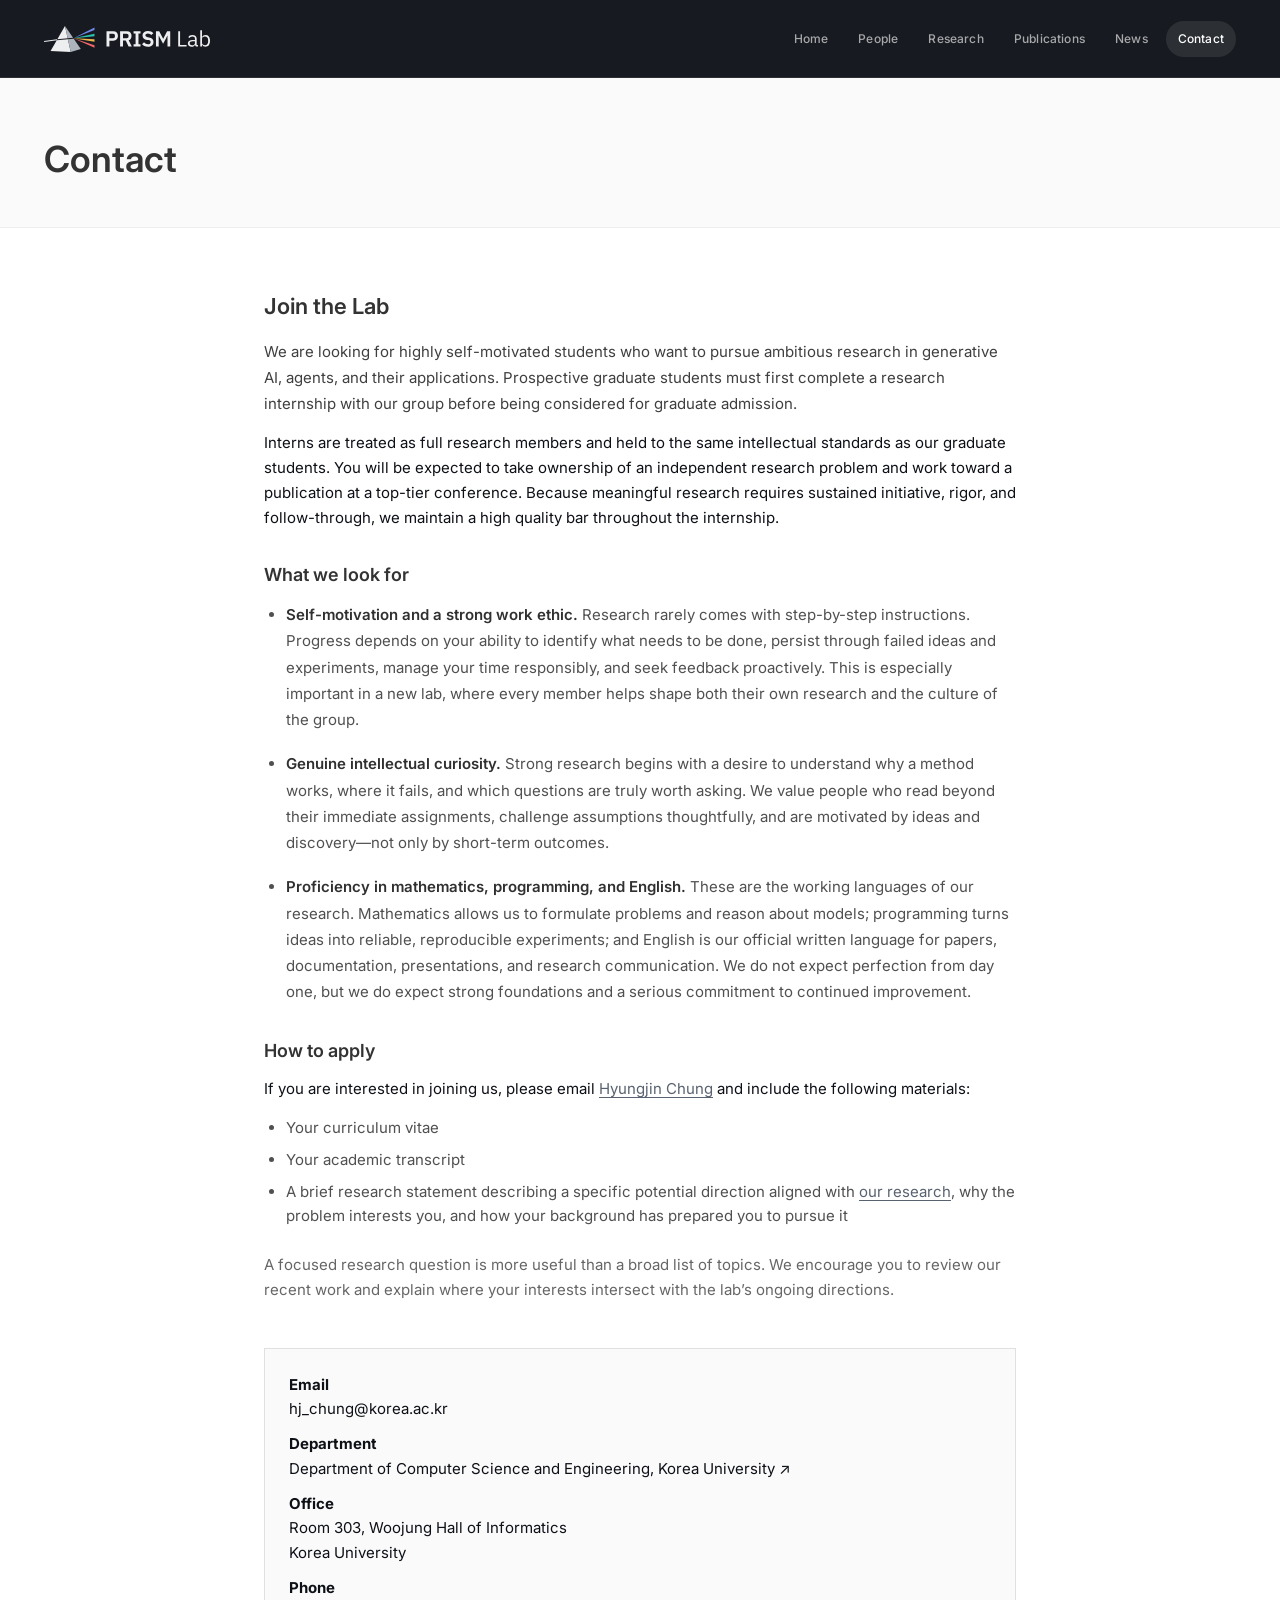
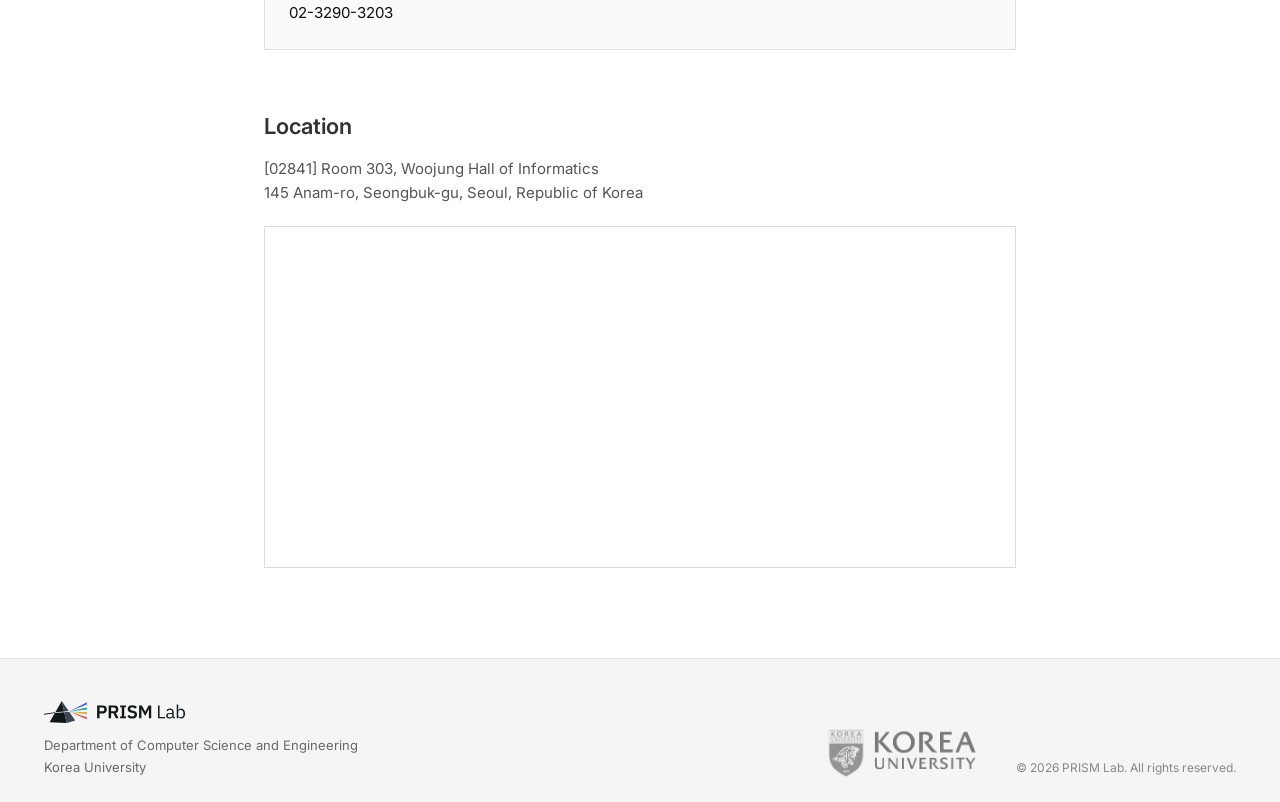
==== commit f96a7d91: "Apply new PRISM Lab logo and brand palette - Header: new logo (dark variant) replaces the text wordm" ====
--- a/contact.html
+++ b/contact.html
@@ -5,19 +5,20 @@
     <meta name="viewport" content="width=device-width, initial-scale=1.0">
     <meta name="description" content="Contact the PRISM Lab at Korea University.">
     <title>Contact · PRISM Lab</title>
+    <link rel="icon" href="assets/brand/prism-icon.png" sizes="512x512" type="image/png">
+    <link rel="icon" href="assets/brand/prism-icon.svg" type="image/svg+xml">
     <link rel="preconnect" href="https://fonts.googleapis.com">
     <link rel="preconnect" href="https://fonts.gstatic.com" crossorigin>
     <link href="https://fonts.googleapis.com/css2?family=Inter:wght@400;500;600;700&amp;family=Space+Grotesk:wght@400;500;600;700&amp;display=swap" rel="stylesheet">
-    <link rel="stylesheet" href="styles.css?v=20260831-prism-8">
+    <link rel="stylesheet" href="styles.css?v=20261011-brand-v2">
     <script src="script.js?v=20260831-prism-5" defer></script>
   </head>
   <body>
     <a class="skip-link" href="#main-content">Skip to content</a>
     <header class="site-header">
       <nav class="nav-container" aria-label="Primary navigation">
-        <a class="brand brand-placeholder" href="index.html" aria-label="PRISM Lab home">
-          <span class="brand-wordmark"><b>PRISM</b><span>Lab</span></span>
-          <small>Korea University</small>
+        <a class="brand brand-logo" href="index.html" aria-label="PRISM Lab home">
+          <img src="assets/brand/prism-lab-logo-dark.svg" alt="PRISM Lab" width="167" height="26">
         </a>
         <button class="nav-toggle" type="button" aria-expanded="false" aria-controls="nav-menu" aria-label="Open navigation"><span></span><span></span><span></span></button>
         <div class="nav-menu" id="nav-menu">
@@ -95,7 +96,7 @@
     </main>
     <footer class="site-footer">
       <div class="container footer-content">
-        <div><h2>PRISM Lab</h2><p>Department of Computer Science and Engineering<br>Korea University</p></div>
+        <div><h2 class="footer-logo"><img src="assets/brand/prism-lab-logo.svg" alt="PRISM Lab" width="141" height="22"></h2><p>Department of Computer Science and Engineering<br>Korea University</p></div>
         <a class="ku-signature" href="https://www.korea.ac.kr/en/" target="_blank" rel="noreferrer" aria-label="Visit the Korea University website"><img src="assets/brand/korea-university-signature.svg" alt="Korea University" width="327" height="108"></a>
         <p class="copyright">© <span data-year>2026</span> PRISM Lab. All rights reserved.</p>
       </div>
--- a/styles.css
+++ b/styles.css
@@ -363,8 +363,8 @@
 .news-venue-name {
   padding: 1px 4px;
   border-radius: 2px;
-  background: rgba(103, 91, 231, .12);
-  color: #5549cf !important;
+  background: rgba(62, 99, 221, .1);
+  color: #3a5bc7 !important;
   font-weight: 700 !important;
   white-space: nowrap;
 }
@@ -388,6 +388,16 @@
   color: #3d3d3d;
   font-size: 16px;
   font-weight: 600;
+}
+
+.footer-content h2.footer-logo {
+  margin-bottom: 12px;
+}
+
+.footer-logo img {
+  display: block;
+  width: auto;
+  height: 22px;
 }
 
 .footer-content p {
@@ -732,8 +742,8 @@
   margin-bottom: 3px;
   padding: 2px 6px;
   border-radius: 2px;
-  background: rgba(103, 91, 231, .12);
-  color: #5549cf;
+  background: rgba(62, 99, 221, .1);
+  color: #3a5bc7;
   font-size: 12px;
   font-weight: 700;
   line-height: 1.45;
@@ -750,6 +760,16 @@
   color: #777777;
   font-size: 12px;
   font-style: italic;
+}
+
+.publication-collab {
+  margin-bottom: 8px;
+  color: #8a8a8a;
+  font-size: 12px;
+}
+
+.publication-collab .collab-org {
+  font-weight: 700;
 }
 
 .publication-note {
@@ -1178,9 +1198,11 @@
 }
 
 /* --------------------------------------------------------------------------
-   PRISM Lab identity — homepage v1
-   The final logo is intentionally decoupled from this system. The homepage
-   uses a text wordmark and an editorial prism visualization in the meantime.
+   PRISM Lab identity — v2 (2026-10)
+   Logo: assets/brand/prism-lab-logo(-dark).svg. The four rays follow the
+   four beams of the logo, top to bottom: blue, teal, amber, red. The ray
+   variables hold the logo's dark-background beam colours because the hero,
+   ribbon and footer they colour are dark.
    -------------------------------------------------------------------------- */
 
 :root {
@@ -1190,10 +1212,10 @@
   --prism-white: #ffffff;
   --prism-copy: #515760;
   --prism-line: #d8d9dc;
-  --perception: #ff5d73;
-  --reasoning: #ffc457;
-  --learning: #25c8b7;
-  --acting: #7c68ff;
+  --perception: #6e8cf0;
+  --reasoning: #2bc3ae;
+  --learning: #f0b848;
+  --acting: #f2666a;
   --crimson: #596270;
   --container: 1240px;
 }
@@ -1210,9 +1232,7 @@
 
 .home-page h1,
 .home-page h2,
-.home-page h3,
-.brand-wordmark,
-.footer-wordmark {
+.home-page h3 {
   font-family: "Space Grotesk", "Inter", sans-serif;
 }
 
@@ -1229,39 +1249,10 @@
   height: 78px;
 }
 
-.brand-placeholder {
-  min-width: 142px;
-  display: flex;
-  align-items: flex-start;
-  flex-direction: column;
-  gap: 1px;
-  line-height: 1;
-}
-
-.brand-wordmark {
-  display: flex;
-  align-items: baseline;
-  gap: 5px;
-  color: #ffffff;
-  font-size: 22px;
-  letter-spacing: -.045em;
-}
-
-.brand-wordmark b {
-  font-weight: 700;
-  letter-spacing: .015em;
-}
-
-.brand-wordmark span {
-  font-weight: 400;
-}
-
-.brand-placeholder small {
-  color: rgba(255, 255, 255, .48);
-  font-size: 7px;
-  font-weight: 600;
-  letter-spacing: .235em;
-  text-transform: uppercase;
+.brand-logo img {
+  display: block;
+  width: auto;
+  height: 26px;
 }
 
 .nav-link {
@@ -1315,10 +1306,10 @@
   z-index: -2;
   opacity: .3;
   background:
-    radial-gradient(circle at 69% 20%, rgba(168, 111, 121, .09), transparent 17%),
-    radial-gradient(circle at 88% 38%, rgba(163, 138, 94, .07), transparent 19%),
-    radial-gradient(circle at 76% 66%, rgba(94, 137, 133, .08), transparent 20%),
-    radial-gradient(circle at 58% 79%, rgba(116, 119, 141, .1), transparent 19%);
+    radial-gradient(circle at 69% 20%, rgba(110, 140, 240, .09), transparent 17%),
+    radial-gradient(circle at 88% 38%, rgba(43, 195, 174, .07), transparent 19%),
+    radial-gradient(circle at 76% 66%, rgba(240, 184, 72, .07), transparent 20%),
+    radial-gradient(circle at 58% 79%, rgba(242, 102, 106, .08), transparent 19%);
   filter: blur(44px);
   animation: prism-aurora 16s ease-in-out infinite alternate;
 }
@@ -1367,7 +1358,7 @@
 
 .prism-hero h1 span {
   display: inline-block;
-  background: linear-gradient(96deg, #ff7084 0%, #f8c75c 32%, #31cbbb 64%, #8a7aff 100%);
+  background: linear-gradient(96deg, var(--perception) 0%, var(--reasoning) 32%, var(--learning) 64%, var(--acting) 100%);
   background-clip: text;
   -webkit-background-clip: text;
   color: transparent;
@@ -2175,16 +2166,13 @@
 }
 
 .footer-wordmark {
-  margin-bottom: 16px;
-  color: #ffffff;
-  font-size: 29px !important;
-  font-weight: 400;
-  letter-spacing: -.05em;
-}
-
-.footer-wordmark b {
-  font-weight: 700;
-  letter-spacing: .015em;
+  margin-bottom: 18px;
+}
+
+.footer-wordmark img {
+  display: block;
+  width: auto;
+  height: 30px;
 }
 
 .footer-brand > p:last-child,
@@ -2520,7 +2508,8 @@
 /* Homepage simplification and restored introduction */
 
 :root {
-  --intelligence: #91ce64;
+  /* four colours for five letters: P R S M take the beams, I the prism's light */
+  --intelligence: #edeef0;
 }
 
 .prism-hero h1.hero-expansion {
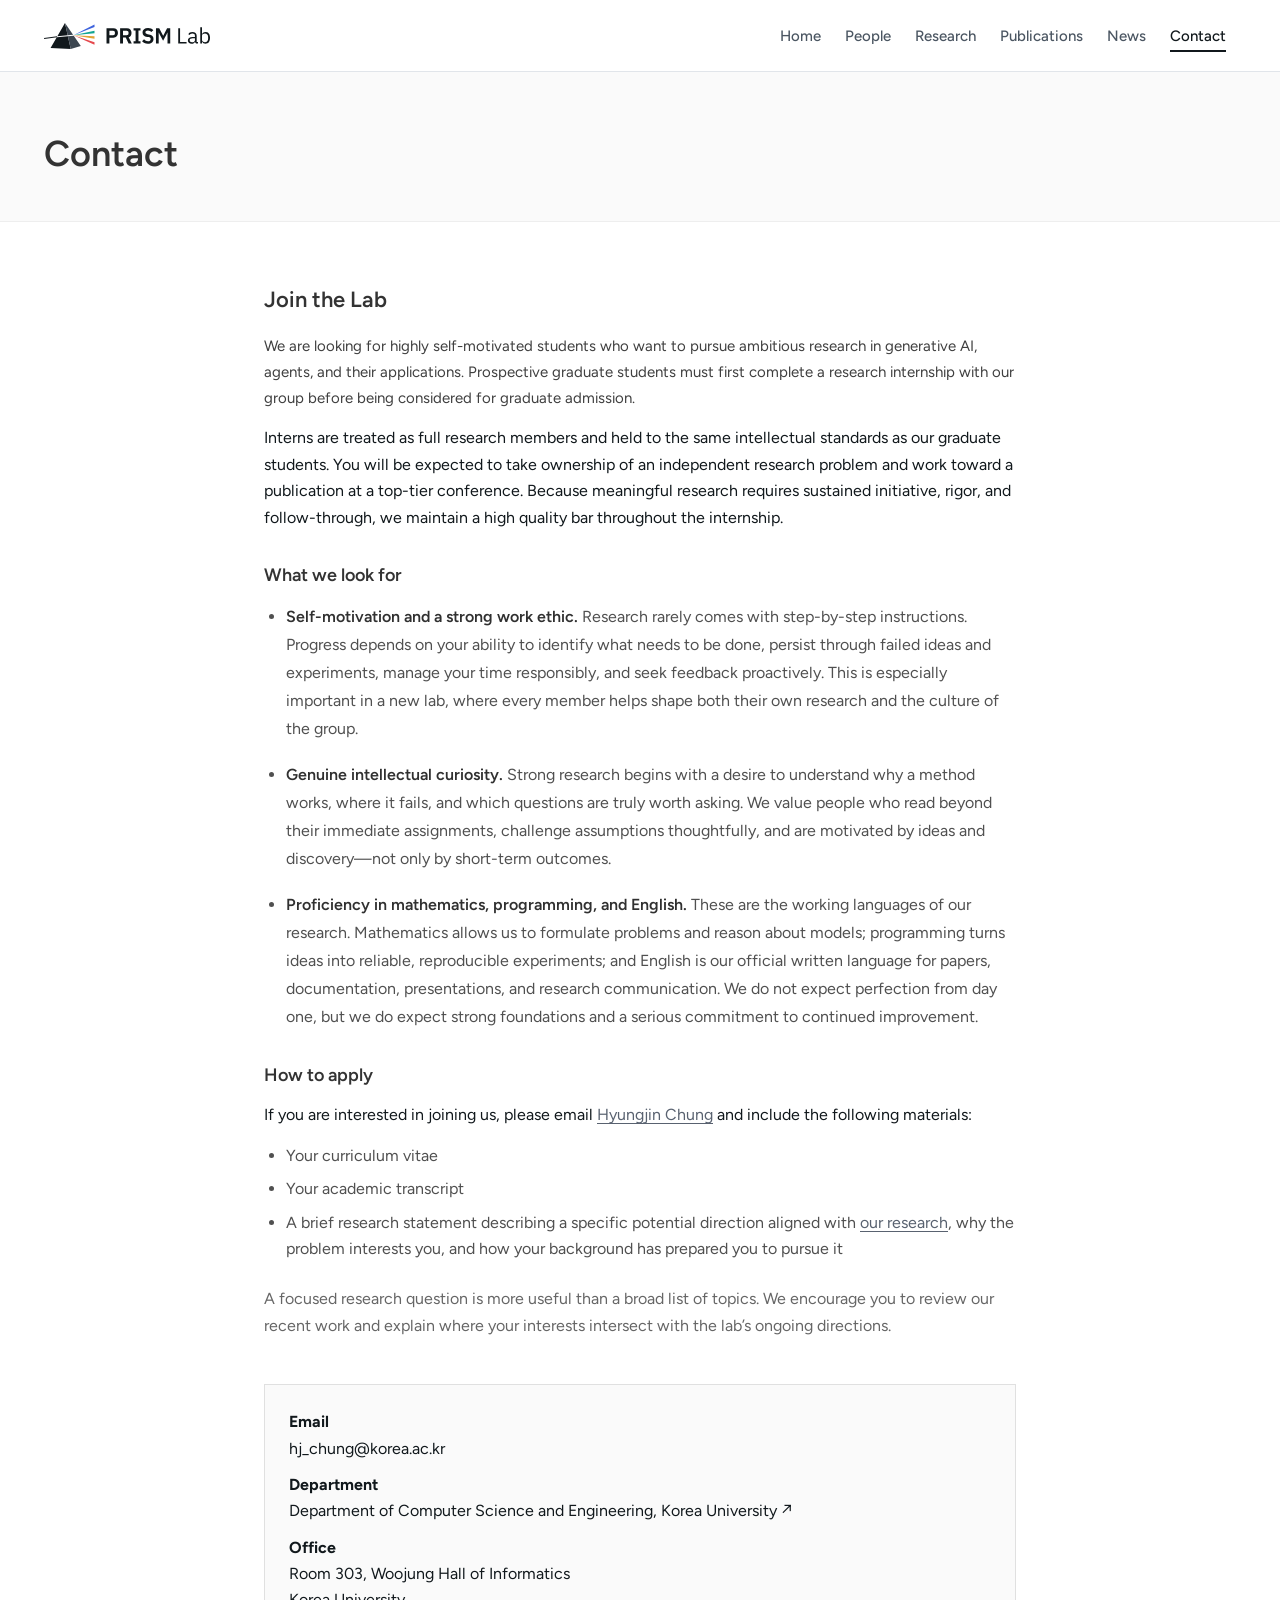
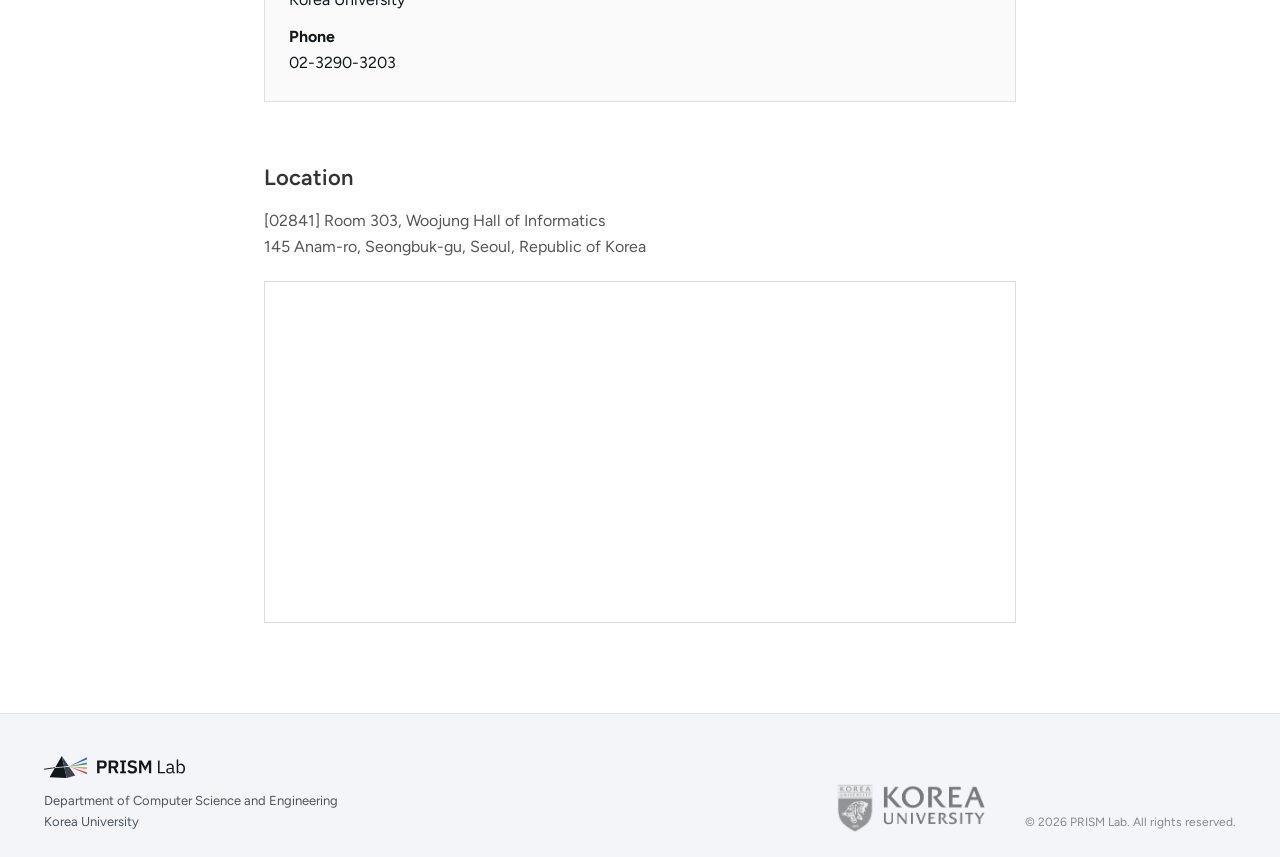
==== commit 79bc7e0b: "Redesign home page around the light PRISM brand - Hero: plain statement of what the lab does, with t" ====
--- a/contact.html
+++ b/contact.html
@@ -9,16 +9,16 @@
     <link rel="icon" href="assets/brand/prism-icon.svg" type="image/svg+xml">
     <link rel="preconnect" href="https://fonts.googleapis.com">
     <link rel="preconnect" href="https://fonts.gstatic.com" crossorigin>
-    <link href="https://fonts.googleapis.com/css2?family=Inter:wght@400;500;600;700&amp;family=Space+Grotesk:wght@400;500;600;700&amp;display=swap" rel="stylesheet">
-    <link rel="stylesheet" href="styles.css?v=20261011-brand-v2">
-    <script src="script.js?v=20260831-prism-5" defer></script>
+    <link href="https://fonts.googleapis.com/css2?family=Figtree:ital,wght@0,400;0,500;0,600;1,400&amp;display=swap" rel="stylesheet">
+    <link rel="stylesheet" href="styles.css?v=20261016-light">
+    <script src="script.js?v=20261016-light" defer></script>
   </head>
   <body>
     <a class="skip-link" href="#main-content">Skip to content</a>
     <header class="site-header">
       <nav class="nav-container" aria-label="Primary navigation">
         <a class="brand brand-logo" href="index.html" aria-label="PRISM Lab home">
-          <img src="assets/brand/prism-lab-logo-dark.svg" alt="PRISM Lab" width="167" height="26">
+          <img src="assets/brand/prism-lab-logo.svg" alt="PRISM Lab" width="167" height="26">
         </a>
         <button class="nav-toggle" type="button" aria-expanded="false" aria-controls="nav-menu" aria-label="Open navigation"><span></span><span></span><span></span></button>
         <div class="nav-menu" id="nav-menu">
--- a/styles.css
+++ b/styles.css
@@ -1198,55 +1198,55 @@
 }
 
 /* --------------------------------------------------------------------------
-   PRISM Lab identity — v2 (2026-10)
-   Logo: assets/brand/prism-lab-logo(-dark).svg. The four rays follow the
-   four beams of the logo, top to bottom: blue, teal, amber, red. The ray
-   variables hold the logo's dark-background beam colours because the hero,
-   ribbon and footer they colour are dark.
+   PRISM Lab identity — v3 (2026-10, light)
+   The logo sits on white, so the site does too. The spectrum appears in one
+   place only: the glass prism in the home hero (assets/brand/hero/, cut from
+   lab_logo_img_only.png). Everything else is ink, slate and hairlines.
    -------------------------------------------------------------------------- */
 
 :root {
-  --prism-ink: #0d1016;
-  --prism-ink-soft: #151920;
-  --prism-paper: #f3f3f0;
-  --prism-white: #ffffff;
-  --prism-copy: #515760;
-  --prism-line: #d8d9dc;
-  --perception: #6e8cf0;
-  --reasoning: #2bc3ae;
-  --learning: #f0b848;
-  --acting: #f2666a;
+  --paper: #ffffff;
+  --mist: #f3f5f8;
+  --ink: #11181c;
+  --slate: #4b5662;
+  --quiet: #626c78;
+  --hair: #e1e5ea;
+  --hair-strong: #b9c2cc;
+  --link: #1d5bd6;
   --crimson: #596270;
   --container: 1240px;
 }
 
 body {
-  color: var(--prism-ink);
-  font-family: "Inter", -apple-system, BlinkMacSystemFont, "Segoe UI", sans-serif;
-}
-
-.home-page {
-  overflow-x: hidden;
-  background: var(--prism-paper);
-}
-
-.home-page h1,
-.home-page h2,
-.home-page h3 {
-  font-family: "Space Grotesk", "Inter", sans-serif;
-}
+  color: var(--ink);
+  font-family: "Figtree", -apple-system, BlinkMacSystemFont, "Segoe UI", sans-serif;
+  font-size: 16px;
+}
+
+a:focus-visible,
+button:focus-visible {
+  outline: 2px solid var(--link);
+  outline-offset: 3px;
+  border-radius: 3px;
+}
+
+.skip-link {
+  background: var(--ink);
+  color: #ffffff;
+}
+
+/* Header ------------------------------------------------------------------ */
 
 .site-header {
-  height: 78px;
-  border-color: rgba(255, 255, 255, .09);
-  background: rgba(14, 17, 23, .96);
-  box-shadow: none;
-  backdrop-filter: blur(18px);
-  -webkit-backdrop-filter: blur(18px);
+  height: 72px;
+  border-bottom: 1px solid var(--hair);
+  background: rgba(255, 255, 255, .94);
+  backdrop-filter: blur(12px);
+  -webkit-backdrop-filter: blur(12px);
 }
 
 .nav-container {
-  height: 78px;
+  height: 72px;
 }
 
 .brand-logo img {
@@ -1255,1470 +1255,633 @@
   height: 26px;
 }
 
+.nav-menu {
+  gap: 4px;
+}
+
 .nav-link {
-  border-radius: 999px;
-  color: rgba(255, 255, 255, .62);
-  font-size: 12px;
+  padding: 8px 10px;
+  border-radius: 0;
+  color: var(--slate);
+  font-size: 15px;
   font-weight: 500;
-  letter-spacing: .015em;
 }
 
 .nav-link:hover,
 .nav-link.active {
-  background: rgba(255, 255, 255, .09);
+  background: none;
+  color: var(--ink);
+}
+
+.nav-link.active {
+  text-decoration: underline;
+  text-decoration-thickness: 2px;
+  text-underline-offset: 9px;
+}
+
+/* Shared controls ----------------------------------------------------------- */
+
+.button {
+  min-height: 46px;
+  padding: 0 22px;
+  display: inline-flex;
+  align-items: center;
+  border-radius: 6px;
+  background: var(--ink);
   color: #ffffff;
-}
-
-.skip-link {
-  background: #ffffff;
-  color: var(--prism-ink);
-}
-
-.prism-hero {
+  font-size: 15px;
+  font-weight: 600;
+  transition: background-color 150ms ease;
+}
+
+.button:hover {
+  background: #2c3742;
+}
+
+.text-link {
+  color: var(--ink);
+  font-size: 15px;
+  font-weight: 600;
+  text-decoration: underline;
+  text-decoration-color: var(--hair-strong);
+  text-decoration-thickness: 1.5px;
+  text-underline-offset: 5px;
+  transition: text-decoration-color 150ms ease;
+}
+
+.text-link:hover {
+  text-decoration-color: var(--ink);
+}
+
+/* Home: hero ---------------------------------------------------------------- */
+
+.home-page {
+  font-size: 17px;
+}
+
+.home-page h1,
+.home-page h2,
+.home-page h3 {
+  color: var(--ink);
+  font-weight: 500;
+}
+
+.hero {
   position: relative;
-  isolation: isolate;
-  min-height: calc(100svh - 78px);
   overflow: hidden;
+  background: var(--paper);
+}
+
+.hero-inner {
+  min-height: clamp(520px, 66vh, 640px);
+  padding-top: 72px;
+  padding-bottom: 88px;
   display: flex;
   align-items: center;
-  background:
-    radial-gradient(circle at 74% 43%, rgba(111, 118, 132, .075), transparent 30%),
-    linear-gradient(135deg, #090b0f 0%, #0d1016 52%, #13171e 100%);
-  color: #ffffff;
-}
-
-.prism-hero::before {
-  content: "";
+}
+
+.hero-copy {
+  position: relative;
+  z-index: 1;
+  max-width: min(560px, calc(50vw - 48px));
+}
+
+.hero h1 {
+  font-size: clamp(40px, 4.3vw, 62px);
+  letter-spacing: -.03em;
+  line-height: 1.04;
+  text-wrap: balance;
+}
+
+.hero-lede {
+  max-width: 31em;
+  margin-top: 26px;
+  color: var(--slate);
+  font-size: 18px;
+  line-height: 1.6;
+}
+
+.hero-lede a {
+  color: var(--ink);
+  font-weight: 500;
+  text-decoration: underline;
+  text-decoration-color: var(--hair-strong);
+  text-underline-offset: 4px;
+}
+
+.hero-lede a:hover {
+  text-decoration-color: var(--ink);
+}
+
+.hero-actions {
+  margin-top: 34px;
+  display: flex;
+  flex-wrap: wrap;
+  align-items: center;
+  gap: 16px 28px;
+}
+
+/* The prism: three stacked layers (incoming light, glass, outgoing beams). */
+.hero-prism {
+  position: absolute;
+  top: 50%;
+  left: calc(50% + 8px);
+  width: min(880px, 60vw);
+  aspect-ratio: 1130 / 540;
+  transform: translateY(-50%);
+  pointer-events: none;
+}
+
+.prism-layer {
   position: absolute;
   inset: 0;
-  z-index: -1;
-  background-image:
-    linear-gradient(rgba(255, 255, 255, .025) 1px, transparent 1px),
-    linear-gradient(90deg, rgba(255, 255, 255, .025) 1px, transparent 1px);
-  background-size: 80px 80px;
-  -webkit-mask-image: linear-gradient(to right, transparent 5%, #000 54%, transparent 100%);
-  mask-image: linear-gradient(to right, transparent 5%, #000 54%, transparent 100%);
-}
-
-.hero-aurora {
-  position: absolute;
-  inset: -25%;
-  z-index: -2;
-  opacity: .3;
-  background:
-    radial-gradient(circle at 69% 20%, rgba(110, 140, 240, .09), transparent 17%),
-    radial-gradient(circle at 88% 38%, rgba(43, 195, 174, .07), transparent 19%),
-    radial-gradient(circle at 76% 66%, rgba(240, 184, 72, .07), transparent 20%),
-    radial-gradient(circle at 58% 79%, rgba(242, 102, 106, .08), transparent 19%);
-  filter: blur(44px);
-  animation: prism-aurora 16s ease-in-out infinite alternate;
-}
-
-.prism-hero-layout {
-  padding-top: 64px;
-  padding-bottom: 84px;
-  display: grid;
-  grid-template-columns: minmax(420px, .86fr) minmax(560px, 1.14fr);
-  gap: 34px;
-  align-items: center;
-}
-
-.prism-hero-copy {
-  position: relative;
-  z-index: 2;
-  max-width: 590px;
-}
-
-.hero-kicker {
-  margin-bottom: 38px;
-  display: flex;
-  align-items: center;
-  gap: 11px;
-  color: rgba(255, 255, 255, .53);
-  font-size: 9px;
-  font-weight: 600;
-  letter-spacing: .21em;
-  text-transform: uppercase;
-}
-
-.hero-kicker span {
-  width: 7px;
-  height: 7px;
-  border-radius: 50%;
-  background: var(--learning);
-  box-shadow: 0 0 10px rgba(94, 137, 133, .38);
-}
-
-.prism-hero h1 {
-  font-size: clamp(62px, 6.2vw, 96px);
-  font-weight: 560;
-  letter-spacing: -.065em;
-  line-height: .93;
-}
-
-.prism-hero h1 span {
-  display: inline-block;
-  background: linear-gradient(96deg, var(--perception) 0%, var(--reasoning) 32%, var(--learning) 64%, var(--acting) 100%);
-  background-clip: text;
-  -webkit-background-clip: text;
-  color: transparent;
-}
-
-.hero-expansion {
-  margin-top: 37px;
-  color: rgba(255, 255, 255, .91);
-  font-family: "Space Grotesk", "Inter", sans-serif;
-  font-size: 18px;
-  font-weight: 500;
-  letter-spacing: -.018em;
-  line-height: 1.38;
-}
-
-.hero-statement {
-  max-width: 520px;
-  margin-top: 22px;
-  color: rgba(255, 255, 255, .56);
-  font-size: 14px;
-  line-height: 1.75;
-}
-
-.hero-actions {
-  margin-top: 36px;
-  display: flex;
-  align-items: center;
-  gap: 28px;
-}
-
-.button {
-  min-height: 50px;
-  padding: 0 21px;
-  display: inline-flex;
-  align-items: center;
-  justify-content: center;
-  gap: 18px;
-  border: 1px solid transparent;
-  font-size: 12px;
-  font-weight: 600;
-  transition: transform 200ms ease, background-color 200ms ease, color 200ms ease, border-color 200ms ease;
-}
-
-.button:hover {
-  transform: translateY(-2px);
-}
-
-.button-light {
-  background: #ffffff;
-  color: var(--prism-ink);
-}
-
-.button-light:hover {
-  background: #e9eaff;
-}
-
-.button-dark {
-  background: var(--prism-ink);
-  color: #ffffff;
-}
-
-.button-dark:hover {
-  background: #202a42;
-}
-
-.text-link,
-.arrow-link {
-  display: inline-flex;
-  align-items: center;
-  gap: 12px;
-  font-size: 12px;
-  font-weight: 600;
-}
-
-.text-link {
-  color: rgba(255, 255, 255, .72);
-}
-
-.text-link span,
-.arrow-link span {
-  transition: transform 180ms ease;
-}
-
-.text-link:hover span,
-.arrow-link:hover span {
-  transform: translate(3px, -3px);
-}
-
-.prism-stage {
-  position: relative;
-  z-index: 1;
-  height: min(680px, 71svh);
-  min-height: 570px;
-  margin: 0;
-  perspective: 1100px;
-}
-
-.prism-stage::before {
-  content: "";
-  position: absolute;
-  inset: 8% 3% 5% 2%;
-  border: 1px solid rgba(255, 255, 255, .055);
-  border-radius: 50%;
-  transform: rotate(-10deg);
-}
-
-.prism-stage-inner {
   width: 100%;
   height: 100%;
+}
+
+/* One moment of motion on load: light enters the prism, then fans out. */
+@media (prefers-reduced-motion: no-preference) {
+  .prism-incoming,
+  .prism-beams {
+    -webkit-mask-image: linear-gradient(90deg, #000 45%, transparent 55%);
+    mask-image: linear-gradient(90deg, #000 45%, transparent 55%);
+    -webkit-mask-size: 220% 100%;
+    mask-size: 220% 100%;
+    -webkit-mask-repeat: no-repeat;
+    mask-repeat: no-repeat;
+  }
+
+  .prism-incoming {
+    animation: light-enter 800ms cubic-bezier(.4, 0, .6, 1) 250ms both;
+  }
+
+  .prism-beams {
+    animation: light-disperse 1500ms cubic-bezier(.2, .6, .25, 1) 950ms both;
+  }
+}
+
+@keyframes light-enter {
+  from { -webkit-mask-position: 100% 0; mask-position: 100% 0; }
+  to { -webkit-mask-position: 30% 0; mask-position: 30% 0; }
+}
+
+@keyframes light-disperse {
+  from { -webkit-mask-position: 52% 0; mask-position: 52% 0; }
+  to { -webkit-mask-position: 0 0; mask-position: 0 0; }
+}
+
+/* Home: sections ------------------------------------------------------------ */
+
+.home-section {
+  padding: 104px 0;
+  border-top: 1px solid var(--hair);
+  background: var(--paper);
+}
+
+.home-section h2 {
+  font-size: 32px;
+  letter-spacing: -.02em;
+  line-height: 1.15;
+}
+
+.section-head {
+  margin-bottom: 40px;
+  display: flex;
+  flex-wrap: wrap;
+  align-items: baseline;
+  justify-content: space-between;
+  gap: 12px 24px;
+}
+
+.split {
+  display: grid;
+  grid-template-columns: minmax(0, 4fr) minmax(0, 8fr);
+  gap: 72px;
+  align-items: start;
+}
+
+.split-head {
+  position: sticky;
+  top: 112px;
+}
+
+.split-head p {
+  max-width: 24em;
+  margin-top: 18px;
+  color: var(--slate);
+  line-height: 1.6;
+}
+
+.split-head .text-link {
+  margin-top: 22px;
+  display: inline-block;
+}
+
+.direction-list {
+  list-style: none;
+}
+
+.direction-list li {
+  padding: 26px 0 28px;
+  display: grid;
+  grid-template-columns: minmax(0, 5fr) minmax(0, 7fr);
+  gap: 32px;
+  border-bottom: 1px solid var(--hair);
+}
+
+.direction-list li:first-child {
+  padding-top: 6px;
+}
+
+.direction-list h3 {
+  font-size: 21px;
+  letter-spacing: -.01em;
+  line-height: 1.3;
+}
+
+.direction-list p {
+  color: var(--slate);
+  font-size: 16px;
+  line-height: 1.6;
+}
+
+/* Recent papers */
+
+.paper-grid {
+  display: grid;
+  grid-template-columns: repeat(3, minmax(0, 1fr));
+  gap: 52px 32px;
+  list-style: none;
+}
+
+.paper-figure {
+  aspect-ratio: 16 / 9;
+  padding: 12px;
   display: grid;
   place-items: center;
-  transform: rotateX(var(--prism-rx, 0deg)) rotateY(var(--prism-ry, 0deg));
-  transform-style: preserve-3d;
-  transition: transform 500ms cubic-bezier(.2, .75, .2, 1);
-}
-
-.prism-visual {
+  overflow: hidden;
+  border: 1px solid var(--hair);
+  border-radius: 6px;
+  background: #ffffff;
+}
+
+.paper-figure img {
   width: 100%;
   height: 100%;
-  overflow: visible;
-}
-
-.stage-grid path {
-  fill: none;
-  stroke: rgba(255, 255, 255, .12);
-  stroke-width: .7;
-}
-
-.prism-orbit {
-  fill: none;
-  stroke: rgba(255, 255, 255, .13);
-  stroke-width: 1;
-  stroke-dasharray: 3 9;
-  transform-origin: 293px 329px;
-  animation: orbit-spin 34s linear infinite;
-}
-
-.prism-core-glow {
-  opacity: .3;
-  animation: core-pulse 4.5s ease-in-out infinite;
-}
-
-.signal-glow,
-.signal-core,
-.prism-outline,
-.prism-facet,
-.ray-halo,
-.ray-line {
-  fill: none;
-  stroke-linecap: round;
-  stroke-linejoin: round;
-}
-
-.signal-glow {
-  stroke: rgba(255, 255, 255, .18);
-  stroke-width: 18;
-  filter: url(#soft-glow);
-}
-
-.signal-core {
-  stroke-width: 3;
-  stroke-dasharray: 7 10;
-  animation: signal-flow 2.2s linear infinite;
-}
-
-.incoming-signal text,
-.ray-group text {
-  font-family: "Inter", sans-serif;
-  font-size: 9px;
-  font-weight: 600;
-  letter-spacing: 1.6px;
-}
-
-.incoming-signal text {
-  fill: rgba(255, 255, 255, .42);
-}
-
-.prism-glass {
-  stroke: none;
-}
-
-.prism-outline {
-  stroke: rgba(246, 248, 255, .86);
-  stroke-width: 8;
-}
-
-.prism-facet {
-  stroke: rgba(255, 255, 255, .32);
-  stroke-width: 1.3;
-}
-
-.ray-halo {
-  stroke: var(--ray);
-  stroke-width: 15;
-  opacity: .055;
-  filter: url(#ray-glow);
-}
-
-.ray-line {
-  stroke: var(--ray);
-  stroke-width: 3.5;
-  animation: ray-pulse 3.8s ease-in-out infinite;
-}
-
-.ray-group circle {
-  fill: var(--ray);
-  opacity: .86;
-}
-
-.ray-group text {
-  fill: var(--ray);
-  opacity: .82;
-}
-
-.ray-reasoning .ray-line { animation-delay: -.8s; }
-.ray-learning .ray-line { animation-delay: -1.6s; }
-.ray-acting .ray-line { animation-delay: -2.4s; }
-
-.hero-index {
-  position: absolute;
-  left: max(24px, calc((100vw - var(--container)) / 2 + 24px));
-  right: max(24px, calc((100vw - var(--container)) / 2 + 24px));
-  bottom: 23px;
-  display: flex;
-  justify-content: space-between;
-  color: rgba(255, 255, 255, .27);
-  font-size: 8px;
-  font-weight: 600;
-  letter-spacing: .17em;
-}
-
-.pillar-ribbon {
-  border-top: 1px solid rgba(255, 255, 255, .08);
-  background: var(--prism-ink);
-  color: #ffffff;
-}
-
-.pillar-ribbon-grid {
-  min-height: 168px;
+  object-fit: contain;
+}
+
+.paper-venue {
+  margin-top: 18px;
+  color: var(--link);
+  font-size: 14px;
+  font-weight: 600;
+}
+
+.paper-title {
+  margin-top: 6px;
+  font-size: 18px;
+  letter-spacing: -.005em;
+  line-height: 1.35;
+}
+
+.paper-title a:hover {
+  text-decoration: underline;
+  text-decoration-color: var(--hair-strong);
+  text-underline-offset: 4px;
+}
+
+.paper-authors {
+  margin-top: 8px;
+  display: -webkit-box;
+  overflow: hidden;
+  color: var(--quiet);
+  font-size: 14px;
+  line-height: 1.5;
+  -webkit-box-orient: vertical;
+  -webkit-line-clamp: 2;
+}
+
+.paper-fallback a {
+  color: var(--link);
+  text-decoration: underline;
+}
+
+/* News (markup shared with news.html) */
+
+.home-news .news-list {
+  border-top: 0;
+}
+
+.home-news .news-row:first-child {
+  padding-top: 8px;
+}
+
+.home-news .news-row {
+  min-height: 0;
+  padding: 20px 0;
+  grid-template-columns: 92px 1fr;
+  gap: 24px;
+  align-items: baseline;
+  border-bottom: 1px solid var(--hair);
+}
+
+.home-news .news-row time {
+  color: var(--quiet);
+  font-size: 15px;
+  font-variant-numeric: tabular-nums;
+}
+
+.home-news .news-summary {
+  color: var(--ink) !important;
+  font-size: 17px !important;
+}
+
+.home-news .news-summary strong {
+  font-weight: 600 !important;
+}
+
+.news-venue-name {
+  background: rgba(29, 91, 214, .08);
+  color: var(--link) !important;
+  font-weight: 600 !important;
+}
+
+/* People and joining */
+
+.people-layout {
   display: grid;
-  grid-template-columns: .78fr repeat(4, 1fr);
-}
-
-.ribbon-label {
-  padding: 35px 30px 30px 0;
-  align-self: stretch;
-  display: flex;
-  align-items: flex-start;
-  border-right: 1px solid rgba(255, 255, 255, .09);
-  color: rgba(255, 255, 255, .43);
-  font-size: 10px;
-  font-weight: 600;
-  letter-spacing: .13em;
-  line-height: 1.5;
-  text-transform: uppercase;
-}
-
-.pillar-ribbon article {
-  position: relative;
-  padding: 34px 23px 28px;
-  border-right: 1px solid rgba(255, 255, 255, .09);
-}
-
-.pillar-ribbon article::before {
-  content: "";
-  position: absolute;
-  top: -1px;
-  left: 0;
-  right: 0;
-  height: 3px;
-  background: var(--pillar);
-  transform: scaleX(.22);
-  transform-origin: left;
-  transition: transform 400ms ease;
-}
-
-.pillar-ribbon article:hover::before {
-  transform: scaleX(1);
-}
-
-.pillar-ribbon article span {
-  color: var(--pillar);
-  font-size: 9px;
-  font-weight: 700;
-}
-
-.pillar-ribbon h2 {
-  margin-top: 18px;
-  font-size: 19px;
-  font-weight: 500;
-}
-
-.pillar-ribbon article p {
-  margin-top: 4px;
-  color: rgba(255, 255, 255, .4);
-  font-size: 11px;
-}
-
-.lab-manifesto,
-.intelligence-loop,
-.research-spectrum,
-.prism-news {
-  padding: 138px 0;
-}
-
-.lab-manifesto {
-  background: var(--prism-paper);
-}
-
-.section-index {
-  margin-bottom: 26px;
-  color: #8a909c;
-  font-size: 9px;
-  font-weight: 700;
-  letter-spacing: .18em;
-  text-transform: uppercase;
-}
-
-.manifesto-heading {
-  padding-bottom: 70px;
-  border-bottom: 1px solid var(--prism-line);
-}
-
-.manifesto-heading h2,
-.section-heading h2 {
-  max-width: 1000px;
-  font-size: clamp(45px, 5vw, 72px);
-  font-weight: 500;
-  letter-spacing: -.058em;
-  line-height: 1.04;
-}
-
-.manifesto-layout {
-  padding-top: 70px;
+  grid-template-columns: minmax(0, 8fr) minmax(0, 4fr);
+  gap: 64px;
+  align-items: start;
+}
+
+.people-strip {
   display: grid;
-  grid-template-columns: minmax(260px, .75fr) minmax(520px, 1.25fr);
-  gap: 80px;
-}
-
-.manifesto-aside {
-  display: flex;
-  align-items: flex-start;
-  justify-content: space-between;
-  flex-direction: column;
-  color: #7a808d;
-  font-size: 11px;
-  line-height: 1.55;
-}
-
-.manifesto-aside .aside-word {
-  margin-bottom: 90px;
-  background: linear-gradient(90deg, var(--perception), var(--reasoning), var(--learning), var(--acting));
-  background-clip: text;
-  color: transparent;
-  font-family: "Space Grotesk", sans-serif;
-  font-size: clamp(66px, 7vw, 100px);
-  font-weight: 650;
-  letter-spacing: -.075em;
-  line-height: .8;
-}
-
-.manifesto-copy {
-  max-width: 720px;
-  color: var(--prism-copy);
-  font-size: 15px;
-  line-height: 1.8;
-}
-
-.manifesto-copy p + p {
-  margin-top: 20px;
-}
-
-.manifesto-copy .manifesto-lead {
-  margin-bottom: 32px;
-  color: var(--prism-ink);
-  font-family: "Space Grotesk", "Inter", sans-serif;
-  font-size: clamp(26px, 2.7vw, 38px);
-  font-weight: 450;
-  letter-spacing: -.037em;
-  line-height: 1.3;
-}
-
-.manifesto-copy a:not(.arrow-link) {
+  grid-template-columns: repeat(5, minmax(0, 1fr));
+  gap: 28px 20px;
+  list-style: none;
+}
+
+.people-strip img {
+  width: 100%;
+  max-width: 128px;
+  height: auto;
+  aspect-ratio: 1;
+  border-radius: 50%;
+  background: var(--mist);
+  object-fit: cover;
+}
+
+.member-name {
+  margin-top: 14px;
+  color: var(--ink);
+  font-size: 16px;
+  font-weight: 600;
+  line-height: 1.35;
+}
+
+.member-role {
+  margin-top: 2px;
+  color: var(--quiet);
+  font-size: 14px;
+}
+
+.join-panel {
+  padding: 32px 32px 34px;
+  border-radius: 10px;
+  background: var(--mist);
+}
+
+.join-panel h2 {
+  font-size: 24px;
+}
+
+.join-panel p {
+  margin-top: 12px;
+  color: var(--slate);
+  font-size: 16px;
+  line-height: 1.6;
+}
+
+.join-panel .button {
+  margin-top: 24px;
+}
+
+/* Footer -------------------------------------------------------------------- */
+
+.site-footer {
+  border-top: 1px solid var(--hair);
+  background: var(--mist);
+  color: var(--slate);
+}
+
+.home-footer {
+  padding: 56px 0 44px;
+}
+
+.footer-grid {
+  display: grid;
+  grid-template-columns: minmax(0, 4fr) minmax(0, 5fr) minmax(0, 3fr);
+  gap: 48px;
+  align-items: end;
+  font-size: 14px;
+  line-height: 1.65;
+}
+
+.footer-brand img {
+  width: auto;
+  height: 26px;
+}
+
+.footer-brand p {
+  margin-top: 14px;
+}
+
+.footer-address {
+  font-style: normal;
+}
+
+.footer-address a {
+  color: var(--ink);
   text-decoration: underline;
-  text-decoration-color: #aeb2bc;
-  text-underline-offset: 4px;
-}
-
-.manifesto-copy .arrow-link {
-  margin-top: 35px;
-  color: var(--prism-ink);
-}
-
-.intelligence-loop {
-  border-top: 1px solid var(--prism-line);
-  background: #ffffff;
-}
-
-.section-heading {
-  margin-bottom: 72px;
-  display: grid;
-  grid-template-columns: minmax(520px, 1.25fr) minmax(270px, .75fr);
-  gap: 80px;
-  align-items: end;
-}
-
-.section-heading > p {
-  max-width: 410px;
-  justify-self: end;
-  color: #747b89;
-  font-size: 14px;
-  line-height: 1.75;
-}
-
-.pillar-cards {
-  display: grid;
-  grid-template-columns: repeat(4, minmax(0, 1fr));
-  border-top: 1px solid var(--prism-line);
-  border-left: 1px solid var(--prism-line);
-}
-
-.pillar-card {
-  position: relative;
-  min-height: 410px;
-  padding: 28px 26px 30px;
+  text-decoration-color: var(--hair-strong);
+  text-underline-offset: 3px;
+}
+
+.footer-meta {
   display: flex;
   flex-direction: column;
-  border-right: 1px solid var(--prism-line);
-  border-bottom: 1px solid var(--prism-line);
-  background: #ffffff;
-  transition: background-color 260ms ease, transform 260ms ease, box-shadow 260ms ease;
-}
-
-.pillar-card::before {
-  content: "";
-  position: absolute;
-  left: 0;
-  right: 0;
-  top: -1px;
-  height: 4px;
-  background: var(--pillar);
-  transform: scaleX(.18);
-  transform-origin: left;
-  transition: transform 350ms ease;
-}
-
-.pillar-card:hover {
-  z-index: 1;
-  background: #fafafa;
-  box-shadow: 0 22px 44px rgba(20, 27, 45, .08);
-  transform: translateY(-6px);
-}
-
-.pillar-card:hover::before {
-  transform: scaleX(1);
-}
-
-.pillar-card-top {
-  display: flex;
-  align-items: center;
-  justify-content: space-between;
-  color: var(--pillar);
-  font-size: 9px;
-  font-weight: 700;
-}
-
-.pillar-card-top i {
-  width: 9px;
-  height: 9px;
-  border: 2px solid var(--pillar);
-  border-radius: 50%;
-}
-
-.pillar-card h3 {
-  margin-top: 66px;
-  font-size: 27px;
-  font-weight: 530;
-  letter-spacing: -.035em;
-}
-
-.pillar-card > p {
-  margin-top: 16px;
-  color: #636b79;
-  font-size: 13px;
-  line-height: 1.7;
-}
-
-.pillar-card ul {
-  margin-top: auto;
-  padding-top: 26px;
-  border-top: 1px solid #e8e9ed;
-  color: #777e8b;
-  font-size: 10px;
-  font-weight: 600;
-  letter-spacing: .04em;
-  list-style: none;
-}
-
-.pillar-card li + li {
-  margin-top: 7px;
-}
-
-.pillar-card li::before {
-  content: "+";
-  margin-right: 8px;
-  color: var(--pillar);
-}
-
-.research-spectrum {
-  overflow: hidden;
-  background:
-    radial-gradient(circle at 5% 8%, rgba(124, 104, 255, .15), transparent 26%),
-    radial-gradient(circle at 93% 90%, rgba(37, 200, 183, .09), transparent 30%),
-    var(--prism-ink);
-  color: #ffffff;
-}
-
-.section-heading.light .section-index {
-  color: rgba(255, 255, 255, .4);
-}
-
-.section-heading.light .arrow-link {
-  justify-self: end;
-  color: rgba(255, 255, 255, .76);
-}
-
-.research-spectrum-grid {
-  display: grid;
-  grid-template-columns: 1.12fr .88fr;
-  grid-template-rows: repeat(2, minmax(285px, auto));
-  gap: 16px;
-}
-
-.spectrum-card {
-  position: relative;
-  isolation: isolate;
-  min-height: 285px;
-  overflow: hidden;
-  padding: 31px 32px;
-  display: flex;
-  flex-direction: column;
-  border: 1px solid rgba(255, 255, 255, .11);
-  background: rgba(255, 255, 255, .035);
-  color: #ffffff;
-  transition: border-color 260ms ease, transform 260ms ease, background-color 260ms ease;
-}
-
-.spectrum-card::before,
-.spectrum-card::after {
-  content: "";
-  position: absolute;
-  z-index: -1;
-  pointer-events: none;
-}
-
-.spectrum-card::before {
-  width: 110%;
-  height: 1px;
-  left: -5%;
-  top: 54%;
-  opacity: .65;
-  background: linear-gradient(90deg, transparent, var(--perception), var(--reasoning), var(--learning), var(--acting), transparent);
-  transform: rotate(-11deg) scaleX(.45);
-  transform-origin: right;
-  transition: transform 600ms cubic-bezier(.2, .8, .2, 1);
-}
-
-.spectrum-card::after {
-  width: 330px;
-  height: 330px;
-  right: -170px;
-  bottom: -200px;
-  border-radius: 50%;
-  background: radial-gradient(circle, rgba(124, 104, 255, .18), transparent 66%);
-}
-
-.spectrum-card:hover {
-  border-color: rgba(255, 255, 255, .33);
-  background: rgba(255, 255, 255, .06);
-  transform: translateY(-4px);
-}
-
-.spectrum-card:hover::before {
-  transform: rotate(-11deg) scaleX(1);
-}
-
-.spectrum-card-wide {
-  grid-row: 1 / 3;
-  min-height: 586px;
-  padding: 38px;
-}
-
-.spectrum-number {
-  color: rgba(255, 255, 255, .37);
-  font-size: 9px;
-  font-weight: 700;
-  letter-spacing: .15em;
-}
-
-.spectrum-card > div {
-  margin-top: auto;
-  padding-top: 50px;
-}
-
-.spectrum-card > div p {
-  margin-bottom: 12px;
-  color: rgba(255, 255, 255, .45);
-  font-size: 9px;
-  font-weight: 600;
-  letter-spacing: .16em;
-  text-transform: uppercase;
-}
-
-.spectrum-card h3 {
-  max-width: 580px;
-  font-size: clamp(27px, 3vw, 45px);
-  font-weight: 470;
-  letter-spacing: -.045em;
-  line-height: 1.08;
-}
-
-.spectrum-card:not(.spectrum-card-wide) h3 {
-  font-size: clamp(23px, 2.4vw, 32px);
-}
-
-.spectrum-card ul {
-  margin-top: 28px;
-  display: flex;
-  flex-wrap: wrap;
-  gap: 7px;
-  list-style: none;
-}
-
-.spectrum-card li {
-  padding: 6px 9px;
-  border: 1px solid rgba(255, 255, 255, .13);
-  border-radius: 99px;
-  color: rgba(255, 255, 255, .56);
-  font-size: 9px;
-}
-
-.card-arrow {
-  position: absolute;
-  top: 29px;
-  right: 31px;
-  color: rgba(255, 255, 255, .62);
-  font-size: 18px;
-  transition: transform 200ms ease;
-}
-
-.spectrum-card:hover .card-arrow {
-  transform: translate(4px, -4px);
-}
-
-.prism-news {
-  border-top: 0;
-  background: var(--prism-paper);
-}
-
-.section-heading.compact {
-  margin-bottom: 62px;
-}
-
-.section-heading.compact .arrow-link {
-  justify-self: end;
-  align-self: end;
-}
-
-.prism-news .news-list {
-  border-top-color: #bfc4cd;
-}
-
-.prism-news .news-row {
-  min-height: 96px;
-  padding: 24px 3px;
-  grid-template-columns: 108px 1fr 28px;
-  gap: 25px;
-  border-bottom-color: var(--prism-line);
-  transition: padding 220ms ease, background-color 220ms ease;
-}
-
-.prism-news .news-row:hover {
-  padding-left: 12px;
-  padding-right: 12px;
-  background: rgba(255, 255, 255, .66);
-}
-
-.prism-news .news-row time {
-  color: #858b98;
-  font-size: 11px;
-  font-weight: 600;
-  letter-spacing: .06em;
-}
-
-.prism-news .news-summary {
-  font-size: 15px !important;
-}
-
-.news-arrow {
-  color: #969ca7;
-  font-size: 16px;
-}
-
-.join-banner {
-  position: relative;
-  isolation: isolate;
-  min-height: 620px;
-  overflow: hidden;
-  display: flex;
-  align-items: center;
-  background: #ebeaff;
-}
-
-.join-banner::before {
-  content: "";
-  position: absolute;
-  inset: 0;
-  z-index: -2;
-  background:
-    radial-gradient(circle at 73% 50%, rgba(255, 255, 255, .95), transparent 15%),
-    linear-gradient(120deg, rgba(255, 93, 115, .07), rgba(255, 196, 87, .08) 38%, rgba(37, 200, 183, .08) 65%, rgba(124, 104, 255, .14));
-}
-
-.join-beams {
-  position: absolute;
-  inset: 0;
-  z-index: -1;
-  opacity: .72;
-}
-
-.join-beams i {
-  position: absolute;
-  left: 61%;
-  top: 50%;
-  width: 66vw;
-  height: 1px;
-  background: var(--beam);
-  box-shadow: 0 0 24px var(--beam);
-  transform-origin: left;
-}
-
-.join-beams i:nth-child(1) { --beam: var(--perception); transform: rotate(-19deg); }
-.join-beams i:nth-child(2) { --beam: var(--reasoning); transform: rotate(-6deg); }
-.join-beams i:nth-child(3) { --beam: var(--learning); transform: rotate(8deg); }
-.join-beams i:nth-child(4) { --beam: var(--acting); transform: rotate(21deg); }
-
-.join-banner-content {
-  padding-top: 100px;
-  padding-bottom: 100px;
-}
-
-.join-banner h2 {
-  max-width: 800px;
-  font-size: clamp(55px, 7vw, 100px);
-  font-weight: 540;
-  letter-spacing: -.065em;
-  line-height: .94;
-}
-
-.join-banner-content > p:not(.section-index) {
-  max-width: 560px;
-  margin-top: 34px;
-  color: #5d6371;
-  font-size: 14px;
-  line-height: 1.75;
-}
-
-.join-banner .button {
-  margin-top: 34px;
-}
-
-.prism-footer {
-  padding: 68px 0 38px;
-  border-top: 0;
-  background: var(--prism-ink);
-  color: rgba(255, 255, 255, .5);
-}
-
-.prism-footer .footer-content {
-  display: grid;
-  grid-template-columns: 1.15fr 1fr auto;
-  gap: 70px;
-  align-items: end;
-}
-
-.prism-footer .footer-meta {
-  display: flex;
   align-items: flex-end;
-  flex-direction: column;
-  gap: 23px;
-}
-
-.prism-footer .ku-signature {
-  width: 158px;
+  gap: 18px;
+}
+
+.home-footer .ku-signature {
+  width: 150px;
   margin-left: 0;
-  opacity: .36;
-}
-
-.prism-footer .ku-signature:hover {
-  opacity: .56;
-}
-
-.prism-footer .ku-signature img {
-  filter: grayscale(1);
-}
-
-.footer-wordmark {
-  margin-bottom: 18px;
-}
-
-.footer-wordmark img {
-  display: block;
-  width: auto;
-  height: 30px;
-}
-
-.footer-brand > p:last-child,
-.footer-address p {
-  color: rgba(255, 255, 255, .42);
-  font-size: 10px;
-  line-height: 1.65;
-}
-
-.prism-footer .copyright {
-  color: rgba(255, 255, 255, .35);
-  letter-spacing: .05em;
-  white-space: nowrap;
-}
-
-.js [data-reveal] {
-  opacity: 0;
-  transform: translateY(26px);
-  transition: opacity 750ms cubic-bezier(.2, .7, .2, 1), transform 750ms cubic-bezier(.2, .7, .2, 1);
-}
-
-.js [data-reveal].is-visible {
-  opacity: 1;
-  transform: translateY(0);
-}
-
-@keyframes prism-aurora {
-  from { transform: translate3d(-2%, -2%, 0) rotate(-2deg) scale(1); }
-  to { transform: translate3d(3%, 2%, 0) rotate(2deg) scale(1.07); }
-}
-
-@keyframes orbit-spin {
-  to { transform: rotate(360deg); }
-}
-
-@keyframes core-pulse {
-  0%, 100% { opacity: .25; transform: scale(.82); transform-origin: 385px 318px; }
-  50% { opacity: .62; transform: scale(1.08); transform-origin: 385px 318px; }
-}
-
-@keyframes signal-flow {
-  to { stroke-dashoffset: -34; }
-}
-
-@keyframes ray-pulse {
-  0%, 100% { opacity: .52; }
-  50% { opacity: .78; }
-}
-
-@media (max-width: 1120px) {
-  .prism-hero-layout {
-    grid-template-columns: minmax(380px, .92fr) minmax(460px, 1.08fr);
-    gap: 6px;
-  }
-
-  .prism-stage {
-    min-height: 520px;
-  }
-
-  .pillar-ribbon-grid {
-    grid-template-columns: repeat(4, 1fr);
-  }
-
-  .ribbon-label {
+}
+
+.home-footer .copyright {
+  color: var(--quiet);
+  font-size: 13px !important;
+}
+
+/* Responsive ---------------------------------------------------------------- */
+
+@media (max-width: 1100px) {
+  .split {
+    gap: 48px;
+  }
+
+  .people-layout {
+    gap: 44px;
+  }
+}
+
+@media (max-width: 960px) {
+  .paper-grid {
+    grid-template-columns: repeat(2, minmax(0, 1fr));
+  }
+
+  .people-layout {
+    grid-template-columns: 1fr;
+  }
+
+  .join-panel {
+    max-width: 560px;
+  }
+}
+
+@media (max-width: 900px) {
+  .hero-inner {
+    min-height: 0;
+    padding-top: 56px;
+    padding-bottom: 8px;
+  }
+
+  .hero-copy {
+    max-width: 640px;
+  }
+
+  .hero-prism {
+    position: relative;
+    top: auto;
+    left: -12%;
+    width: 124%;
+    margin: 12px 0 24px;
+    transform: none;
+  }
+
+  .split {
+    grid-template-columns: 1fr;
+    gap: 32px;
+  }
+
+  .split-head {
+    position: static;
+  }
+
+  .direction-list li {
+    grid-template-columns: 1fr;
+    gap: 8px;
+  }
+
+  .footer-grid {
+    grid-template-columns: 1fr 1fr;
+    align-items: start;
+  }
+
+  .footer-meta {
     grid-column: 1 / -1;
-    min-height: auto;
-    padding: 24px 0 18px;
-    border-right: 0;
-    border-bottom: 1px solid rgba(255, 255, 255, .09);
-  }
-
-  .manifesto-layout {
-    grid-template-columns: minmax(220px, .6fr) minmax(500px, 1.4fr);
-    gap: 55px;
-  }
-
-  .pillar-cards {
-    grid-template-columns: repeat(2, 1fr);
-  }
-}
-
-@media (max-width: 900px) {
-  .prism-hero {
-    min-height: auto;
-  }
-
-  .prism-hero-layout {
-    padding-top: 86px;
-    padding-bottom: 66px;
-    grid-template-columns: 1fr;
-    gap: 34px;
-  }
-
-  .prism-hero-copy {
-    max-width: 720px;
-  }
-
-  .prism-stage {
-    height: 590px;
-    min-height: 0;
-  }
-
-  .hero-index {
-    display: none;
-  }
-
-  .manifesto-layout,
-  .section-heading {
-    grid-template-columns: 1fr;
-  }
-
-  .manifesto-aside {
-    align-items: flex-end;
     flex-direction: row;
-  }
-
-  .manifesto-aside .aside-word {
-    margin-bottom: 0;
-  }
-
-  .section-heading > p,
-  .section-heading.light .arrow-link,
-  .section-heading.compact .arrow-link {
-    justify-self: start;
-  }
-
-  .research-spectrum-grid {
-    grid-template-columns: 1fr;
-    grid-template-rows: auto;
-  }
-
-  .spectrum-card,
-  .spectrum-card-wide {
-    grid-row: auto;
-    min-height: 360px;
-  }
-
-  .prism-footer .footer-content {
-    grid-template-columns: 1fr 1fr;
-  }
-
-  .prism-footer .copyright {
-    grid-column: 1 / -1;
-  }
-
-  .prism-footer .footer-meta {
-    grid-column: 1 / -1;
-    align-items: flex-start;
-    flex-direction: row;
+    align-items: center;
     justify-content: space-between;
   }
 }
 
 @media (max-width: 820px) {
-  .site-header,
-  .nav-container {
-    height: 72px;
-  }
-
   .nav-toggle span {
-    background: rgba(255, 255, 255, .86);
+    background: var(--ink);
   }
 
   .nav-menu {
     top: 72px;
-    border-color: rgba(255, 255, 255, .09);
-    background: rgba(14, 17, 23, .99);
-    box-shadow: 0 20px 40px rgba(0, 0, 0, .24);
+    padding: 8px 18px 18px;
+    border-bottom: 1px solid var(--hair);
+    background: #ffffff;
+    box-shadow: 0 16px 32px rgba(17, 24, 28, .08);
   }
 
   .nav-link {
-    color: rgba(255, 255, 255, .65);
-  }
-}
-
-@media (max-width: 680px) {
-  .prism-hero-layout {
-    padding-top: 70px;
-    padding-bottom: 48px;
-  }
-
-  .hero-kicker {
-    margin-bottom: 27px;
-  }
-
-  .prism-hero h1 {
-    font-size: clamp(49px, 14.5vw, 72px);
-  }
-
-  .hero-expansion {
-    margin-top: 30px;
+    padding: 12px 4px;
     font-size: 16px;
   }
 
-  .hero-statement {
-    font-size: 13px;
+  .nav-link.active {
+    text-decoration: none;
+    font-weight: 600;
+  }
+}
+
+@media (max-width: 620px) {
+  .hero h1 {
+    font-size: clamp(34px, 9.6vw, 42px);
+  }
+
+  .hero-lede {
+    margin-top: 20px;
+    font-size: 17px;
   }
 
   .hero-actions {
+    margin-top: 28px;
+  }
+
+  .home-section {
+    padding: 64px 0;
+  }
+
+  .home-section h2 {
+    font-size: 28px;
+  }
+
+  .section-head {
+    margin-bottom: 28px;
+  }
+
+  .paper-grid {
+    grid-template-columns: 1fr;
+    gap: 40px;
+  }
+
+  .home-news .news-row {
+    grid-template-columns: 1fr;
+    gap: 4px;
+    padding: 18px 0;
+  }
+
+  .people-strip {
+    grid-template-columns: repeat(3, minmax(0, 1fr));
+  }
+
+  .join-panel {
+    padding: 26px 22px 28px;
+  }
+
+  .footer-grid {
+    grid-template-columns: 1fr;
+    gap: 28px;
+  }
+
+  .footer-meta {
+    grid-column: auto;
+    flex-direction: column;
     align-items: flex-start;
-    flex-direction: column;
-    gap: 21px;
-  }
-
-  .prism-stage {
-    height: 430px;
-    margin-left: -10%;
-    width: 120%;
-  }
-
-  .pillar-ribbon-grid {
-    grid-template-columns: repeat(2, 1fr);
-  }
-
-  .ribbon-label {
-    grid-column: 1 / -1;
-  }
-
-  .pillar-ribbon article:nth-of-type(2) {
-    border-right: 0;
-  }
-
-  .lab-manifesto,
-  .intelligence-loop,
-  .research-spectrum,
-  .prism-news {
-    padding: 88px 0;
-  }
-
-  .manifesto-heading {
-    padding-bottom: 44px;
-  }
-
-  .manifesto-heading h2,
-  .section-heading h2 {
-    font-size: clamp(38px, 11vw, 54px);
-  }
-
-  .manifesto-layout {
-    padding-top: 45px;
-  }
-
-  .manifesto-aside {
-    align-items: flex-start;
-    flex-direction: column;
-  }
-
-  .manifesto-aside .aside-word {
-    font-size: 70px;
-  }
-
-  .manifesto-copy .manifesto-lead {
-    font-size: 25px;
-  }
-
-  .section-heading {
-    margin-bottom: 46px;
-    gap: 26px;
-  }
-
-  .pillar-cards {
-    grid-template-columns: 1fr;
-  }
-
-  .pillar-card {
-    min-height: 350px;
-  }
-
-  .research-spectrum-grid {
-    gap: 11px;
-  }
-
-  .spectrum-card,
-  .spectrum-card-wide {
-    min-height: 340px;
-    padding: 27px 24px;
-  }
-
-  .prism-news .news-row {
-    padding: 22px 2px;
-    grid-template-columns: 74px 1fr;
-    gap: 13px;
-  }
-
-  .prism-news .news-arrow {
+  }
+}
+
+@media (max-width: 620px) {
+  .paper:nth-child(n + 4) {
     display: none;
   }
-
-  .join-banner {
-    min-height: 570px;
-  }
-
-  .join-beams i {
-    left: 47%;
-    width: 90vw;
-  }
-
-  .join-banner h2 {
-    font-size: clamp(53px, 16vw, 76px);
-  }
-
-  .prism-footer .footer-content {
-    grid-template-columns: 1fr;
-    gap: 30px;
-  }
-
-  .prism-footer .copyright {
-    grid-column: auto;
-  }
-
-  .prism-footer .footer-meta {
-    grid-column: auto;
-    align-items: flex-start;
-    flex-direction: column;
-  }
-}
-
-@media (prefers-reduced-motion: reduce) {
-  .hero-aurora,
-  .prism-orbit,
-  .prism-core-glow,
-  .signal-core,
-  .ray-line {
-    animation: none !important;
-  }
-
-  .js [data-reveal] {
-    opacity: 1;
-    transform: none;
-  }
-}
-
-/* Homepage simplification and restored introduction */
-
-:root {
-  /* four colours for five letters: P R S M take the beams, I the prism's light */
-  --intelligence: #edeef0;
-}
-
-.prism-hero h1.hero-expansion {
-  max-width: 650px;
-  margin-top: 0;
-  color: #ffffff;
-  font-size: clamp(38px, 3.6vw, 55px);
-  font-weight: 500;
-  letter-spacing: -.048em;
-  line-height: 1.08;
-}
-
-.prism-hero .hero-expansion .expansion-line {
-  display: block;
-  background: none;
-  color: #ffffff;
-}
-
-.prism-hero .hero-expansion .prism-initial {
-  display: inline;
-  background: none;
-  font-weight: 650;
-}
-
-.prism-hero .hero-expansion .initial-p { color: var(--perception); }
-.prism-hero .hero-expansion .initial-r { color: var(--reasoning); }
-.prism-hero .hero-expansion .initial-i { color: var(--intelligence); }
-.prism-hero .hero-expansion .initial-s { color: var(--learning); }
-.prism-hero .hero-expansion .initial-m { color: var(--acting); }
-
-.hero-kicker {
-  margin-bottom: 34px;
-}
-
-.hero-statement {
-  max-width: 550px;
-  margin-top: 31px;
-}
-
-.pillar-ribbon-grid {
-  min-height: 218px;
-}
-
-.pillar-ribbon article {
-  display: flex;
-  flex-direction: column;
-}
-
-.pillar-ribbon article ul {
-  margin-top: auto;
-  padding-top: 24px;
-  color: rgba(255, 255, 255, .44);
-  font-size: 9px;
-  font-weight: 500;
-  line-height: 1.55;
-  list-style: none;
-}
-
-.pillar-ribbon article li + li {
-  margin-top: 6px;
-}
-
-.pillar-ribbon article li::before {
-  content: "+";
-  margin-right: 7px;
-  color: var(--pillar);
-}
-
-.lab-introduction {
-  padding: 112px 0 118px;
-  border-bottom: 1px solid var(--prism-line);
-  background: #ffffff;
-}
-
-.introduction-copy {
-  max-width: 920px;
-  color: #4b5362;
-  font-size: 16px;
-  line-height: 1.78;
-}
-
-.introduction-copy > p + p {
-  margin-top: 22px;
-}
-
-.introduction-copy > p:first-child {
-  color: #252b39;
-  font-family: "Space Grotesk", "Inter", sans-serif;
-  font-size: clamp(21px, 1.9vw, 27px);
-  letter-spacing: -.028em;
-  line-height: 1.48;
-}
-
-.introduction-copy h2 {
-  margin: 38px 0 12px;
-  color: var(--prism-ink);
-  font-family: "Inter", sans-serif;
-  font-size: 15px;
-  font-weight: 650;
-}
-
-.introduction-copy ul {
-  margin: 0 0 24px;
-  padding-left: 20px;
-}
-
-.introduction-copy li + li {
-  margin-top: 4px;
-}
-
-.introduction-copy a {
-  color: #596270;
-  text-decoration: underline;
-  text-decoration-color: rgba(89, 98, 112, .34);
-  text-underline-offset: 4px;
-}
-
-.introduction-research-link {
-  font-size: 13px;
-  font-weight: 600;
-}
-
-.introduction-recruiting-note {
-  margin-top: 34px !important;
-  padding-top: 27px;
-  border-top: 1px solid var(--prism-line);
-  color: #5f6674;
-  font-size: 14px;
-}
-
-.prism-news {
-  padding: 100px 0 112px;
-}
-
-.plain-section-heading {
-  margin-bottom: 42px;
-  display: flex;
-  align-items: end;
-  justify-content: space-between;
-}
-
-.plain-section-heading h2 {
-  color: var(--prism-ink);
-  font-size: 34px;
-  font-weight: 520;
-  letter-spacing: -.04em;
-}
-
-.plain-section-heading a {
-  display: inline-flex;
-  align-items: center;
-  gap: 10px;
-  color: #666d7a;
-  font-size: 11px;
-  font-weight: 600;
-}
-
-.plain-section-heading a span {
-  transition: transform 180ms ease;
-}
-
-.plain-section-heading a:hover span {
-  transform: translate(3px, -3px);
-}
-
-@media (max-width: 680px) {
-  .prism-hero h1.hero-expansion {
-    font-size: clamp(31px, 9.4vw, 41px);
-    line-height: 1.12;
-  }
-
-  .hero-statement {
-    margin-top: 27px;
-  }
-
-  .pillar-ribbon-grid {
-    min-height: 0;
-  }
-
-  .pillar-ribbon article {
-    min-height: 205px;
-  }
-
-  .pillar-ribbon article ul {
-    padding-top: 22px;
-  }
-
-  .lab-introduction {
-    padding: 76px 0 82px;
-  }
-
-  .introduction-copy {
-    font-size: 14px;
-  }
-
-  .introduction-copy > p:first-child {
-    font-size: 20px;
-    line-height: 1.5;
-  }
-
-  .prism-news {
-    padding: 75px 0 82px;
-  }
-
-  .plain-section-heading {
-    margin-bottom: 30px;
-  }
-
-  .plain-section-heading h2 {
-    font-size: 28px;
-  }
-}
+}
